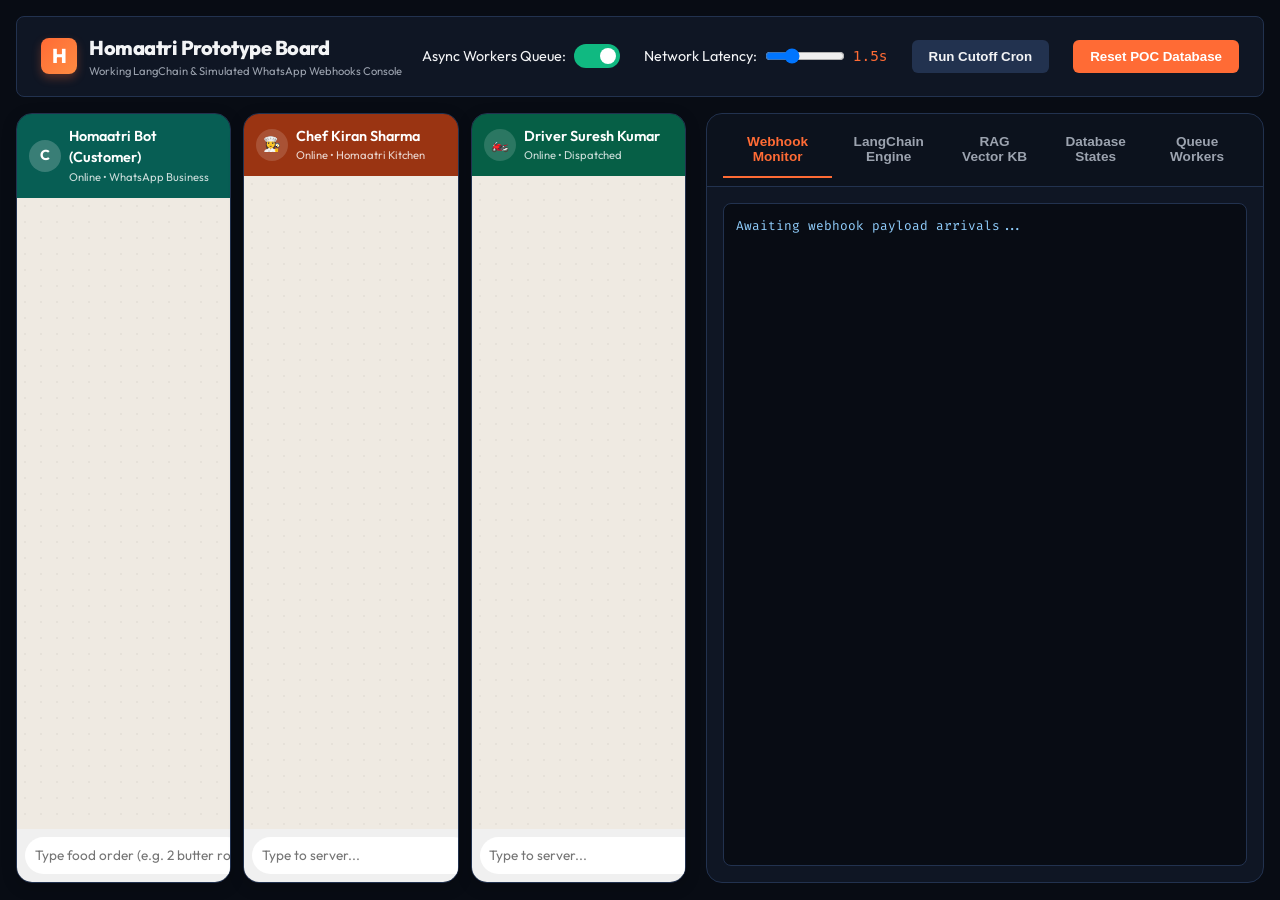
==== templates/index.html @ 526766ba "feat: complete Homaatri POC and project documentation package" ====
<!DOCTYPE html>
<html lang="en">
<head>
  <meta charset="UTF-8">
  <meta name="viewport" content="width=device-width, initial-scale=1.0">
  <title>Homaatri Working POC & Telemetry Console</title>
  <link rel="preconnect" href="https://fonts.googleapis.com">
  <link rel="preconnect" href="https://fonts.gstatic.com" crossorigin>
  <link href="https://fonts.googleapis.com/css2?family=Outfit:wght@400;500;600;700;800&family=Inter:wght@400;500;600;700&family=Fira+Code:wght@400;500;600&display=swap" rel="stylesheet">
  <style>
    :root {
      --bg-primary: #080c14;
      --bg-secondary: #0f1624;
      --bg-tertiary: #172237;
      --border-color: #22324f;
      --text-primary: #f3f4f6;
      --text-secondary: #9ca3af;
      --text-muted: #6b7280;
      
      --accent: #ff6b35;
      --accent-glow: rgba(255, 107, 53, 0.15);
      
      --wa-bg: #e5ddd5;
      --wa-header: #075e54;
      --wa-chat-bg: #efeae2;
      --wa-bubble-in: #ffffff;
      --wa-bubble-out: #d9fdd3;
      
      --success: #10b981;
      --error: #ef4444;
      --warning: #f59e0b;
      --info: #3b82f6;
    }
    
    * {
      box-sizing: border-box;
      margin: 0;
      padding: 0;
    }
    
    body {
      font-family: 'Outfit', 'Inter', sans-serif;
      background-color: var(--bg-primary);
      color: var(--text-primary);
      line-height: 1.5;
      overflow-x: hidden;
      padding: 1rem;
    }
    
    header {
      background-color: var(--bg-secondary);
      border: 1px solid var(--border-color);
      border-radius: 8px;
      padding: 1rem 1.5rem;
      margin-bottom: 1rem;
      display: flex;
      justify-content: space-between;
      align-items: center;
      flex-wrap: wrap;
      gap: 1rem;
    }
    
    .brand {
      display: flex;
      align-items: center;
      gap: 0.75rem;
    }
    
    .brand-logo {
      width: 36px;
      height: 36px;
      background: linear-gradient(135deg, var(--accent), #ff8c42);
      border-radius: 8px;
      display: flex;
      align-items: center;
      justify-content: center;
      color: white;
      font-weight: 800;
      font-size: 1.25rem;
      box-shadow: 0 4px 10px rgba(255, 107, 53, 0.3);
    }
    
    .brand-name {
      font-size: 1.25rem;
      font-weight: 800;
      letter-spacing: -0.025em;
    }
    
    /* Config Panel */
    .controls {
      display: flex;
      align-items: center;
      gap: 1.5rem;
      flex-wrap: wrap;
    }
    
    .control-group {
      display: flex;
      align-items: center;
      gap: 0.5rem;
      font-size: 0.9rem;
    }
    
    .btn {
      padding: 0.5rem 1rem;
      background-color: var(--border-color);
      color: var(--text-primary);
      border: 1px solid transparent;
      border-radius: 6px;
      cursor: pointer;
      font-weight: 600;
      transition: all 0.2s;
    }
    
    .btn-accent {
      background-color: var(--accent);
      color: white;
    }
    
    .btn-accent:hover {
      background-color: #ff8c42;
    }
    
    .btn:hover {
      border-color: var(--text-secondary);
    }
    
    /* Switch */
    .switch {
      position: relative;
      display: inline-block;
      width: 46px;
      height: 24px;
    }
    
    .switch input { 
      opacity: 0;
      width: 0;
      height: 0;
    }
    
    .slider {
      position: absolute;
      cursor: pointer;
      top: 0; left: 0; right: 0; bottom: 0;
      background-color: var(--border-color);
      transition: .4s;
      border-radius: 24px;
    }
    
    .slider:before {
      position: absolute;
      content: "";
      height: 16px;
      width: 16px;
      left: 4px;
      bottom: 4px;
      background-color: white;
      transition: .4s;
      border-radius: 50%;
    }
    
    input:checked + .slider {
      background-color: var(--success);
    }
    
    input:checked + .slider:before {
      transform: translateX(22px);
    }
    
    /* Main Layout Grid */
    .main-grid {
      display: grid;
      grid-template-columns: 1.2fr 1fr;
      gap: 1.25rem;
      height: calc(100vh - 130px);
      min-height: 700px;
    }
    
    @media (max-width: 1200px) {
      .main-grid {
        grid-template-columns: 1fr;
        height: auto;
      }
    }
    
    /* Phones Container */
    .phones-panel {
      display: grid;
      grid-template-columns: repeat(3, 1fr);
      gap: 0.75rem;
      height: 100%;
    }
    
    @media (max-width: 768px) {
      .phones-panel {
        grid-template-columns: 1fr;
      }
    }
    
    /* WhatsApp Phone Simulation */
    .mock-phone {
      background-color: var(--bg-secondary);
      border: 1px solid var(--border-color);
      border-radius: 16px;
      overflow: hidden;
      display: flex;
      flex-direction: column;
      height: 100%;
      box-shadow: 0 4px 15px rgba(0,0,0,0.2);
    }
    
    .phone-header {
      background-color: var(--wa-header);
      padding: 0.75rem;
      color: white;
      display: flex;
      align-items: center;
      gap: 0.5rem;
    }
    
    .phone-avatar {
      width: 32px;
      height: 32px;
      background-color: rgba(255,255,255,0.2);
      border-radius: 50%;
      display: flex;
      align-items: center;
      justify-content: center;
      font-weight: 700;
      font-size: 0.9rem;
    }
    
    .phone-user-details {
      flex: 1;
      display: flex;
      flex-direction: column;
    }
    
    .phone-user-name {
      font-weight: 600;
      font-size: 0.9rem;
    }
    
    .phone-user-status {
      font-size: 0.7rem;
      opacity: 0.8;
    }
    
    .chat-area {
      flex: 1;
      background-color: var(--wa-chat-bg);
      background-image: radial-gradient(rgba(0,0,0,0.04) 1px, transparent 0);
      background-size: 16px 16px;
      padding: 0.75rem;
      overflow-y: auto;
      display: flex;
      flex-direction: column;
      gap: 0.6rem;
    }
    
    /* Chat Bubbles */
    .bubble {
      max-width: 85%;
      padding: 0.5rem 0.75rem;
      border-radius: 8px;
      font-size: 0.825rem;
      position: relative;
      word-wrap: break-word;
      color: #303030;
      box-shadow: 0 1px 2px rgba(0,0,0,0.1);
    }
    
    .bubble-in {
      background-color: var(--wa-bubble-in);
      align-self: flex-start;
      border-top-left-radius: 0;
    }
    
    .bubble-out {
      background-color: var(--wa-bubble-out);
      align-self: flex-end;
      border-top-right-radius: 0;
    }
    
    .bubble-time {
      font-size: 0.65rem;
      color: var(--text-muted);
      text-align: right;
      margin-top: 0.2rem;
    }
    
    .bubble a {
      color: #0066cc;
      text-decoration: underline;
      font-weight: 600;
    }
    
    /* Interactive Quick Reply Buttons on WhatsApp */
    .bubble-buttons {
      display: flex;
      flex-direction: column;
      gap: 0.25rem;
      margin-top: 0.5rem;
      border-top: 1px solid rgba(0,0,0,0.05);
      padding-top: 0.4rem;
    }
    
    .wa-action-btn {
      background-color: white;
      border: 1px solid rgba(0,0,0,0.1);
      color: #0076ff;
      padding: 0.4rem;
      font-size: 0.75rem;
      font-weight: 600;
      border-radius: 4px;
      cursor: pointer;
      text-align: center;
      transition: background-color 0.2s;
    }
    
    .wa-action-btn:hover {
      background-color: rgba(0, 118, 255, 0.05);
    }
    
    /* Input footer */
    .phone-footer {
      padding: 0.5rem;
      background-color: #f0f0f0;
      display: flex;
      gap: 0.5rem;
      align-items: center;
    }
    
    .phone-input {
      flex: 1;
      border: none;
      padding: 0.6rem;
      border-radius: 20px;
      font-family: inherit;
      font-size: 0.85rem;
      outline: none;
      background-color: white;
      color: #303030;
    }
    
    .phone-send-btn {
      width: 32px;
      height: 32px;
      border: none;
      background-color: var(--wa-header);
      color: white;
      border-radius: 50%;
      cursor: pointer;
      display: flex;
      align-items: center;
      justify-content: center;
    }
    
    /* Telemetry Board */
    .telemetry-panel {
      background-color: var(--bg-secondary);
      border: 1px solid var(--border-color);
      border-radius: 16px;
      display: flex;
      flex-direction: column;
      height: 100%;
      overflow: hidden;
    }
    
    .telemetry-header {
      border-bottom: 1px solid var(--border-color);
      padding: 0.5rem 1rem;
      display: flex;
      background-color: rgba(0, 0, 0, 0.2);
    }
    
    .tab-btn {
      padding: 0.75rem 1rem;
      background: none;
      border: none;
      color: var(--text-secondary);
      font-weight: 600;
      cursor: pointer;
      font-size: 0.85rem;
      border-bottom: 2px solid transparent;
      transition: all 0.2s;
    }
    
    .tab-btn.active {
      color: var(--accent);
      border-bottom-color: var(--accent);
    }
    
    .telemetry-content {
      flex: 1;
      padding: 1rem;
      overflow-y: auto;
    }
    
    .telemetry-pane {
      display: none;
      height: 100%;
    }
    
    .telemetry-pane.active {
      display: block;
    }
    
    /* Log Outputs */
    .code-log {
      font-family: 'Fira Code', monospace;
      font-size: 0.8rem;
      background-color: var(--bg-primary);
      border: 1px solid var(--border-color);
      border-radius: 8px;
      padding: 0.75rem;
      height: 100%;
      overflow: auto;
      white-space: pre-wrap;
      color: #92d0ff;
    }
    
    /* Database tables simulation layout */
    .db-table-section {
      margin-bottom: 1.5rem;
    }
    
    .db-title {
      font-size: 0.85rem;
      font-weight: 700;
      text-transform: uppercase;
      color: var(--accent);
      margin-bottom: 0.4rem;
      display: flex;
      justify-content: space-between;
    }
    
    .db-badge {
      font-size: 0.7rem;
      padding: 0.1rem 0.4rem;
      background-color: var(--border-color);
      color: var(--text-secondary);
      border-radius: 4px;
    }
    
    .db-grid {
      width: 100%;
      border-collapse: collapse;
      font-size: 0.775rem;
    }
    
    .db-grid th, .db-grid td {
      border: 1px solid var(--border-color);
      padding: 0.4rem 0.6rem;
      text-align: left;
    }
    
    .db-grid th {
      background-color: rgba(0, 0, 0, 0.3);
      color: var(--text-primary);
    }
    
    .db-grid tr:nth-child(even) {
      background-color: rgba(255,255,255,0.01);
    }
    
    .db-grid tr:hover {
      background-color: rgba(255,255,255,0.03);
    }
    
    .status-badge {
      padding: 0.15rem 0.3rem;
      border-radius: 4px;
      font-weight: 700;
      font-size: 0.7rem;
    }
    
    .status-pending { background-color: rgba(245, 158, 11, 0.2); color: var(--warning); }
    .status-confirmed { background-color: rgba(16, 185, 129, 0.2); color: var(--success); }
    .status-cooking { background-color: rgba(59, 130, 246, 0.2); color: var(--info); }
    .status-ready { background-color: rgba(139, 92, 246, 0.2); color: #a78bfa; }
    .status-transit { background-color: rgba(236, 72, 153, 0.2); color: #f472b6; }
    .status-completed { background-color: rgba(16, 185, 129, 0.3); color: #34d399; }
    .status-failed { background-color: rgba(239, 68, 68, 0.2); color: var(--error); }
    
    .waba-tag {
      font-size: 0.7rem;
      padding: 0.1rem 0.3rem;
      border-radius: 4px;
      font-weight: 600;
      margin-left: 0.5rem;
    }
    
    .waba-inbound { background-color: rgba(16, 185, 129, 0.15); color: var(--success); }
    .waba-outbound { background-color: rgba(59, 130, 246, 0.15); color: var(--info); }
  </style>
</head>
<body>

  <!-- Dashboard Header -->
  <header>
    <div class="brand">
      <div class="brand-logo">H</div>
      <div>
        <span class="brand-name">Homaatri Prototype Board</span>
        <div style="font-size:0.7rem; color:var(--text-secondary)">Working LangChain & Simulated WhatsApp Webhooks Console</div>
      </div>
    </div>
    
    <div class="controls">
      <div class="control-group">
        <span>Async Workers Queue:</span>
        <label class="switch">
          <input type="checkbox" id="toggle-queue" checked onchange="updateSettings()">
          <span class="slider"></span>
        </label>
      </div>
      
      <div class="control-group">
        <label for="latency-range">Network Latency:</label>
        <input type="range" id="latency-range" min="0" max="5" step="0.5" value="1.5" style="width: 80px;" onchange="updateSettings()">
        <span id="latency-val" style="color:var(--accent); font-family:monospace;">1.5s</span>
      </div>
      
      <button class="btn" onclick="triggerChefConsolidation()" title="Simulate the cutoff cron scheduling job to send aggregated cooking checks to housewife">Run Cutoff Cron</button>
      <button class="btn btn-accent" onclick="resetDatabase()">Reset POC Database</button>
    </div>
  </header>

  <!-- Interactive Grid -->
  <div class="main-grid">
    
    <!-- Left Column: WhatsApp Screens -->
    <div class="phones-panel">
      
      <!-- Phone 1: Customer -->
      <div class="mock-phone">
        <div class="phone-header">
          <div class="phone-avatar">C</div>
          <div class="phone-user-details">
            <span class="phone-user-name">Homaatri Bot (Customer)</span>
            <span class="phone-user-status">Online • WhatsApp Business</span>
          </div>
        </div>
        <div class="chat-area" id="chat-customer">
          <!-- Populated dynamically -->
        </div>
        <div class="phone-footer">
          <input type="text" id="input-customer" class="phone-input" placeholder="Type food order (e.g. 2 butter roti & dal)..." onkeydown="if(event.key==='Enter') sendMockMessage('+919876543210', 'input-customer')">
          <button class="phone-send-btn" onclick="sendMockMessage('+919876543210', 'input-customer')">➔</button>
        </div>
      </div>

      <!-- Phone 2: Chef (Housewife) -->
      <div class="mock-phone">
        <div class="phone-header" style="background-color: #9a3412;">
          <div class="phone-avatar" style="background-color:rgba(255,255,255,0.15)">👩‍🍳</div>
          <div class="phone-user-details">
            <span class="phone-user-name">Chef Kiran Sharma</span>
            <span class="phone-user-status">Online • Homaatri Kitchen</span>
          </div>
        </div>
        <div class="chat-area" id="chat-chef">
          <!-- Populated dynamically -->
        </div>
        <div class="phone-footer">
          <input type="text" id="input-chef" class="phone-input" placeholder="Type to server..." onkeydown="if(event.key==='Enter') sendMockMessage('+919999888877', 'input-chef')">
          <button class="phone-send-btn" onclick="sendMockMessage('+919999888877', 'input-chef')" style="background-color: #9a3412;">➔</button>
        </div>
      </div>

      <!-- Phone 3: Delivery Driver -->
      <div class="mock-phone">
        <div class="phone-header" style="background-color: #065f46;">
          <div class="phone-avatar" style="background-color:rgba(255,255,255,0.15)">🏍️</div>
          <div class="phone-user-details">
            <span class="phone-user-name">Driver Suresh Kumar</span>
            <span class="phone-user-status">Online • Dispatched</span>
          </div>
        </div>
        <div class="chat-area" id="chat-driver">
          <!-- Populated dynamically -->
        </div>
        <div class="phone-footer">
          <input type="text" id="input-driver" class="phone-input" placeholder="Type to server..." onkeydown="if(event.key==='Enter') sendMockMessage('+918888777766', 'input-driver')">
          <button class="phone-send-btn" onclick="sendMockMessage('+918888777766', 'input-driver')" style="background-color: #065f46;">➔</button>
        </div>
      </div>
      
    </div>
    
    <!-- Right Column: Telemetry logs -->
    <div class="telemetry-panel">
      <div class="telemetry-header">
        <button class="tab-btn active" onclick="switchTab('tab-webhooks', this)">Webhook Monitor</button>
        <button class="tab-btn" onclick="switchTab('tab-ai', this)">LangChain Engine</button>
        <button class="tab-btn" onclick="switchTab('tab-rag', this)">RAG Vector KB</button>
        <button class="tab-btn" onclick="switchTab('tab-db', this)">Database States</button>
        <button class="tab-btn" onclick="switchTab('tab-queue', this)">Queue Workers</button>
      </div>
      
      <div class="telemetry-content">
        <!-- Webhooks Tab -->
        <div class="telemetry-pane active" id="tab-webhooks">
          <div class="code-log" id="log-webhooks">Awaiting webhook payload arrivals...</div>
        </div>
        
        <!-- AI parsing Tab -->
        <div class="telemetry-pane" id="tab-ai">
          <div class="code-log" id="log-ai">No active LangChain parsing queries captured yet. Try sending an order message from the Customer WhatsApp panel.</div>
        </div>
        
        <!-- RAG Tab -->
        <div class="telemetry-pane" id="tab-rag">
          <div class="code-log" id="log-rag">Awaiting RAG lookup data... Sent messages will update the client's vector knowledge base.</div>
        </div>
        
        <!-- Database State Tab -->
        <div class="telemetry-pane" id="tab-db">
          <div style="overflow-y:auto; height:100%;">
            
            <!-- Orders DB -->
            <div class="db-table-section">
              <div class="db-title">
                <span>Orders Table (PostgreSQL)</span>
                <span class="db-badge">orders</span>
              </div>
              <table class="db-grid" id="db-orders">
                <thead>
                  <tr>
                    <th>Order ID</th>
                    <th>Customer</th>
                    <th>Items</th>
                    <th>Amount</th>
                    <th>Time</th>
                    <th>Status</th>
                  </tr>
                </thead>
                <tbody>
                  <tr><td colspan="6" style="text-align:center; color:var(--text-muted);">Table Empty</td></tr>
                </tbody>
              </table>
            </div>
            
            <!-- Deliveries DB -->
            <div class="db-table-section">
              <div class="db-title">
                <span>Deliveries Table (PostgreSQL)</span>
                <span class="db-badge">deliveries</span>
              </div>
              <table class="db-grid" id="db-deliveries">
                <thead>
                  <tr>
                    <th>Delivery ID</th>
                    <th>Order ID</th>
                    <th>Rider</th>
                    <th>Status</th>
                  </tr>
                </thead>
                <tbody>
                  <tr><td colspan="4" style="text-align:center; color:var(--text-muted);">Table Empty</td></tr>
                </tbody>
              </table>
            </div>

            <!-- Users Database Seed -->
            <div class="db-table-section">
              <div class="db-title">
                <span>Users Table (Core Identity)</span>
                <span class="db-badge">users</span>
              </div>
              <table class="db-grid" id="db-users">
                <thead>
                  <tr>
                    <th>User ID</th>
                    <th>Phone</th>
                    <th>Name</th>
                    <th>Role</th>
                  </tr>
                </thead>
                <tbody>
                  <!-- Populated dynamically -->
                </tbody>
              </table>
            </div>

            <!-- RAG Knowledge Base Database -->
            <div class="db-table-section">
              <div class="db-title">
                <span>RAG Memory Index Table (Vector Embeddings)</span>
                <span class="db-badge">knowledge_bases</span>
              </div>
              <table class="db-grid" id="db-kb">
                <thead>
                  <tr>
                    <th>Phone / Owner</th>
                    <th>Saved Memory Snippets</th>
                    <th>Dimensions</th>
                  </tr>
                </thead>
                <tbody>
                  <tr><td colspan="3" style="text-align:center; color:var(--text-muted);">Vector Index Empty. Send chat messages to build memories!</td></tr>
                </tbody>
              </table>
            </div>

          </div>
        </div>
        
        <!-- Queue Worker Logs -->
        <div class="telemetry-pane" id="tab-queue">
          <div class="code-log" id="log-queue">Awaiting queue operations...</div>
        </div>
      </div>
    </div>
    
  </div>

  <!-- Javascript Core -->
  <script>
    // State Tracking
    let activeTab = 'tab-webhooks';
    let currentConversationLogs = [];

    // Switch Panel Tabs
    function switchTab(tabId, btn) {
      document.querySelectorAll('.telemetry-pane').forEach(p => p.classList.remove('active'));
      document.querySelectorAll('.tab-btn').forEach(b => b.classList.remove('active'));
      
      document.getElementById(tabId).classList.add('active');
      btn.classList.add('active');
      activeTab = tabId;
    }

    // Refresh state from server
    function fetchState() {
      fetch('/api/state')
        .then(res => res.json())
        .then(state => {
          updateWhatsAppScreens(state);
          updateTelemetryLogs(state);
          updateDatabaseView(state);
        })
        .catch(err => console.error("Error polling state:", err));
    }

    function updateWhatsAppScreens(state) {
      // 1. Customer
      renderConversation(
        document.getElementById('chat-customer'), 
        state.webhook_logs, 
        '+919876543210',
        'Customer'
      );
      
      // 2. Chef
      renderConversation(
        document.getElementById('chat-chef'), 
        state.webhook_logs, 
        '+919999888877',
        'Chef'
      );
      
      // 3. Driver
      renderConversation(
        document.getElementById('chat-driver'), 
        state.webhook_logs, 
        '+918888777766',
        'Driver'
      );
    }

    function renderConversation(element, logs, phone, label) {
      // Filter logs for this specific phone
      const conversationLogs = logs.filter(l => l.from === phone || l.to === phone);
      
      // Detect if we need to scroll to bottom (new message check)
      const shouldScroll = element.scrollHeight - element.scrollTop <= element.clientHeight + 40;
      
      // Render
      let html = '';
      
      // Add default welcome message
      if (label === 'Customer') {
        html += `
          <div class="bubble bubble-in">
            <strong>Homaatri Kitchens</strong>
            <p>Welcome! Order natural healthy food directly through chat! Today's specials are <strong>Butter Roti, Paneer Butter Masala, Dal Fry,</strong> and <strong>Jeera Rice</strong>.</p>
            <p>Type your request (e.g. <em>"Give me 2 butter rotis and 1 paneer curry by 8 PM"</em>).</p>
            <div class="bubble-time">System</div>
          </div>
        `;
      } else if (label === 'Chef') {
        html += `
          <div class="bubble bubble-in">
            <strong>System Alerts</strong>
            <p>Ready for shifts. Confirm orders here. Consolidated lists are sent at ordering cutoff times.</p>
            <div class="bubble-time">System</div>
          </div>
        `;
      } else if (label === 'Driver') {
        html += `
          <div class="bubble bubble-in">
            <strong>Dispatch Center</strong>
            <p>Active shifts status. Pickup assignments and routes will show up here.</p>
            <div class="bubble-time">System</div>
          </div>
        `;
      }
      
      conversationLogs.forEach(log => {
        const isOutbound = log.direction.includes('OUTBOUND'); // Server -> User (WhatsApp message delivered to phone)
        const bubbleClass = isOutbound ? 'bubble-in' : 'bubble-out';
        
        let textContent = log.content;
        
        // Make links clickable
        textContent = textContent.replace(/(https?:\/\/[^\s]+)/g, '<a href="$1" target="_blank">$1</a>');
        textContent = textContent.replace(/\n/g, '<br>');
        
        // Parse custom interactive actions if present
        let buttonsHtml = '';
        if (isOutbound && label === 'Chef' && textContent.includes('New Order Received!')) {
          buttonsHtml = `
            <div class="bubble-buttons">
              <button class="wa-action-btn" onclick="chefAction('start')">Cooking Started</button>
              <button class="wa-action-btn" onclick="chefAction('ready')">Ready for Pickup</button>
            </div>
          `;
        } else if (isOutbound && label === 'Chef' && textContent.includes('⚠️ CHANGE REQUEST')) {
          buttonsHtml = `
            <div class="bubble-buttons">
              <button class="wa-action-btn" onclick="chefChangeResponse('accept')" style="background-color:#10b981; color:white; border:none; margin-bottom:4px; font-weight:700;">Accept Food Change</button>
              <button class="wa-action-btn" onclick="chefChangeResponse('reject')" style="background-color:#ef4444; color:white; border:none; font-weight:700;">Reject (Too Late)</button>
            </div>
          `;
        } else if (isOutbound && label === 'Driver' && textContent.includes('New Delivery Assigned!')) {
          buttonsHtml = `
            <div class="bubble-buttons">
              <button class="wa-action-btn" onclick="driverAction('pickup')">Accept & Picked Up</button>
              <button class="wa-action-btn" onclick="driverAction('deliver')">Mark Delivered</button>
            </div>
          `;
        } else if (isOutbound && label === 'Driver' && textContent.includes('⚠️ DELIVERY CHANGE')) {
          let btnText = "Accept Route Change";
          if (textContent.includes("delivery time")) {
            btnText = "Accept Time Change";
          } else if (textContent.includes("coordinates")) {
            btnText = "Accept Coordinates Change";
          }
          buttonsHtml = `
            <div class="bubble-buttons">
              <button class="wa-action-btn" onclick="driverChangeResponse('accept')" style="background-color:#10b981; color:white; border:none; margin-bottom:4px; font-weight:700;">${btnText}</button>
              <button class="wa-action-btn" onclick="driverChangeResponse('reject')" style="background-color:#ef4444; color:white; border:none; font-weight:700;">Reject Change</button>
            </div>
          `;
        }
        
        html += `
          <div class="bubble ${bubbleClass}">
            <p>${textContent}</p>
            ${buttonsHtml}
            <div class="bubble-time">${log.timestamp.split('T')[1].substring(0,5)}</div>
          </div>
        `;
      });
      
      element.innerHTML = html;
      if (shouldScroll) {
        element.scrollTop = element.scrollHeight;
      }
    }

    function updateTelemetryLogs(state) {
      // 1. Webhooks Monitor
      const webhookLogEl = document.getElementById('log-webhooks');
      if (state.webhook_logs.length === 0) {
        webhookLogEl.innerHTML = "Awaiting webhook arrivals...";
      } else {
        let text = '';
        state.webhook_logs.slice().reverse().forEach(log => {
          const typeTag = log.direction.includes('INBOUND') ? 'INBOUND' : 'OUTBOUND';
          const tagClass = log.direction.includes('INBOUND') ? 'waba-inbound' : 'waba-outbound';
          
          text += `[${log.timestamp}] <span class="waba-tag ${tagClass}">${typeTag}</span> Phone: ${log.from || log.to} (${log.role})\n`;
          text += `Content: "${log.content}"\n`;
          if (log.headers) {
            text += `HTTP Headers:\n`;
            text += `  X-Hub-Signature-256: ${log.headers['x-hub-signature-256'] || 'None (SIMULATED_HANDSHAKE)'}\n`;
            text += `  User-Agent: ${log.headers['user-agent'] || 'Meta-WhatsApp-Server'}\n`;
          }
          text += `Status: ${log.status || 'PROCESSED'}\n`;
          text += `--------------------------------------------------------------------------------\n\n`;
        });
        webhookLogEl.innerHTML = text;
      }

      // 2. AI LangChain Engine Parser
      const aiLogEl = document.getElementById('log-ai');
      if (state.llm_logs.length === 0) {
        aiLogEl.innerHTML = "No active LangChain parsing queries captured yet. Try sending an order message from the Customer WhatsApp panel.";
      } else {
        let text = '';
        state.llm_logs.slice().reverse().forEach(log => {
          text += `[${log.timestamp}] Call Status: ${log.status} (Model: ${log.model_used})\n`;
          text += `Latency: ${log.latency.toFixed(3)}s\n\n`;
          text += `--- PROMPT SENT TO HUGGING FACE ---\n${log.prompt}\n\n`;
          text += `--- PARSED OUTPUT JSON ---\n${log.response}\n`;
          text += `================================================================================\n\n`;
        });
        aiLogEl.innerHTML = text;
      }

      // RAG Vector KB monitor rendering
      const ragLogEl = document.getElementById('log-rag');
      if (!state.rag_logs || state.rag_logs.length === 0) {
        ragLogEl.innerHTML = "Awaiting RAG lookup data... Sent messages will update the client's vector knowledge base.";
      } else {
        let text = '';
        state.rag_logs.slice().reverse().forEach(log => {
          text += `[${log.timestamp}] RAG Context Search for ${log.phone}\n`;
          text += `Query: "${log.query}"\n`;
          text += `Query Vector Embeddings Preview (MiniLM L6): [${log.vector_preview.join(', ')}]\n\n`;
          text += `--- TOP MATCHES RETRIEVED (COSINE SIMILARITY MATRIX) ---\n`;
          log.matches.forEach((match, idx) => {
            text += `  #${idx + 1} [Score: ${match.similarity.toFixed(4)}] [Time: ${match.timestamp}]\n`;
            text += `     Message: "${match.text}"\n`;
          });
          text += `================================================================================\n\n`;
        });
        ragLogEl.innerHTML = text;
      }

      // 3. Queue Workers logs
      const queueLogEl = document.getElementById('log-queue');
      if (state.queue_logs.length === 0) {
        queueLogEl.innerHTML = "Awaiting queue operations...";
      } else {
        let text = '';
        state.queue_logs.slice().reverse().forEach(log => {
          text += `[${log.timestamp}] ${log.message}\n`;
        });
        queueLogEl.innerHTML = text;
      }
    }

    function updateDatabaseView(state) {
      // 1. Orders table
      const ordersBody = document.querySelector('#db-orders tbody');
      if (state.orders.length === 0) {
        ordersBody.innerHTML = `<tr><td colspan="6" style="text-align:center; color:var(--text-muted);">Table Empty</td></tr>`;
      } else {
        ordersBody.innerHTML = state.orders.map(o => {
          const itemsStr = o.items.map(i => `${i.qty}x ${i.item}`).join(', ');
          const statusClass = 'status-' + o.status.toLowerCase().replace('_for_', '').replace('_', '');
          return `
            <tr>
              <td><strong>${o.id}</strong></td>
              <td>${o.customer_phone}</td>
              <td>${itemsStr}</td>
              <td>₹${o.amount}</td>
              <td>${o.delivery_time}</td>
              <td><span class="status-badge ${statusClass}">${o.status}</span></td>
            </tr>
          `;
        }).join('');
      }

      // 2. Deliveries table
      const deliveriesBody = document.querySelector('#db-deliveries tbody');
      if (state.deliveries.length === 0) {
        deliveriesBody.innerHTML = `<tr><td colspan="4" style="text-align:center; color:var(--text-muted);">Table Empty</td></tr>`;
      } else {
        deliveriesBody.innerHTML = state.deliveries.map(d => {
          const statusClass = 'status-' + d.status.toLowerCase().replace('_', '');
          return `
            <tr>
              <td><strong>${d.id}</strong></td>
              <td>${d.order_id}</td>
              <td>${d.driver_id}</td>
              <td><span class="status-badge ${statusClass}">${d.status}</span></td>
            </tr>
          `;
        }).join('');
      }

      // 3. Users Table
      const usersBody = document.querySelector('#db-users tbody');
      usersBody.innerHTML = state.users.map(u => `
        <tr>
          <td>${u.id}</td>
          <td>${u.phone}</td>
          <td>${u.name}</td>
          <td><span style="font-weight:700; color:var(--accent);">${u.role}</span></td>
        </tr>
      `).join('');

      // 4. Knowledge Base Table
      const kbBody = document.querySelector('#db-kb tbody');
      if (!state.knowledge_bases || Object.keys(state.knowledge_bases).length === 0) {
        kbBody.innerHTML = `<tr><td colspan="3" style="text-align:center; color:var(--text-muted);">Vector Index Empty. Send chat messages to build memories!</td></tr>`;
      } else {
        let html = '';
        Object.entries(state.knowledge_bases).forEach(([phone, list]) => {
          const user = state.users.find(u => u.phone === phone);
          const name = user ? `${user.name} (${user.role})` : phone;
          const snippets = list.map(item => `• "${item.text}"`).join('<br>');
          html += `
            <tr>
              <td><strong>${name}</strong></td>
              <td style="font-size: 0.85rem; color: var(--text-secondary); max-width: 400px; word-wrap: break-word;">${snippets}</td>
              <td><span class="status-badge status-preparing" style="background-color: #3b82f6;">384 dimensions</span></td>
            </tr>
          `;
        });
        kbBody.innerHTML = html;
      }
    }

    // Interactive Actions
    function sendMockMessage(phone, inputId) {
      const input = document.getElementById(inputId);
      const text = input.value.trim();
      if (!text) return;
      
      input.value = '';
      
      // Simulate WhatsApp HTTP Hook Request
      fetch('/webhook/whatsapp', {
        method: 'POST',
        headers: {
          'Content-Type': 'application/json',
          'X-Hub-Signature-256': 'sha256=MOCK_ENCRYPTED_SIGNATURE_VERIFIED_HOMAATRI_2026'
        },
        body: JSON.stringify({
          phone: phone,
          message: text
        })
      })
      .then(res => {
        if (!res.ok) {
          // Webhook timeout warning
          return res.json().then(err => {
            alert(`WhatsApp Webhook Warning:\n${err.detail}`);
          });
        }
      })
      .catch(err => console.error("Error executing mock hook:", err));
    }

    function chefAction(action) {
      fetch('/api/driver/action', { method: 'POST' }) // Flush check
      fetch('/api/chef/action', {
        method: 'POST',
        headers: { 'Content-Type': 'application/json' },
        body: JSON.stringify({ action: action })
      });
    }

    function driverAction(action) {
      fetch('/api/driver/action', {
        method: 'POST',
        headers: { 'Content-Type': 'application/json' },
        body: JSON.stringify({ action: action })
      });
    }

    function chefChangeResponse(action) {
      fetch('/api/chef/change-response', {
        method: 'POST',
        headers: { 'Content-Type': 'application/json' },
        body: JSON.stringify({ action: action })
      });
    }

    function driverChangeResponse(action) {
      fetch('/api/driver/change-response', {
        method: 'POST',
        headers: { 'Content-Type': 'application/json' },
        body: JSON.stringify({ action: action })
      });
    }

    function triggerChefConsolidation() {
      fetch('/api/chef/consolidate', { method: 'POST' })
        .then(res => res.json())
        .then(data => {
          if (data.status === 'error') {
            alert(data.message);
          }
        });
    }

    function resetDatabase() {
      if (confirm("Are you sure you want to reset all order lists and logs?")) {
        fetch('/api/reset', { method: 'POST' })
          .then(() => fetchState());
      }
    }

    function updateSettings() {
      const queueVal = document.getElementById('toggle-queue').checked;
      const latencyRange = document.getElementById('latency-range');
      const latencyVal = document.getElementById('latency-val');
      
      const latency = parseFloat(latencyRange.value);
      latencyVal.textContent = latency.toFixed(1) + 's';

      fetch('/api/settings', {
        method: 'POST',
        headers: { 'Content-Type': 'application/json' },
        body: JSON.stringify({
          queue_enabled: queueVal,
          simulate_latency: latency
        })
      });
    }

    // Settings sync on load
    function loadSettings() {
      fetch('/api/state')
        .then(res => res.json())
        .then(state => {
          document.getElementById('toggle-queue').checked = state.settings.queue_enabled;
          document.getElementById('latency-range').value = state.settings.simulate_latency;
          document.getElementById('latency-val').textContent = state.settings.simulate_latency.toFixed(1) + 's';
        });
    }

    // Startup Poll Loop
    loadSettings();
    setInterval(fetchState, 1000);
    fetchState();
  </script>
</body>
</html>
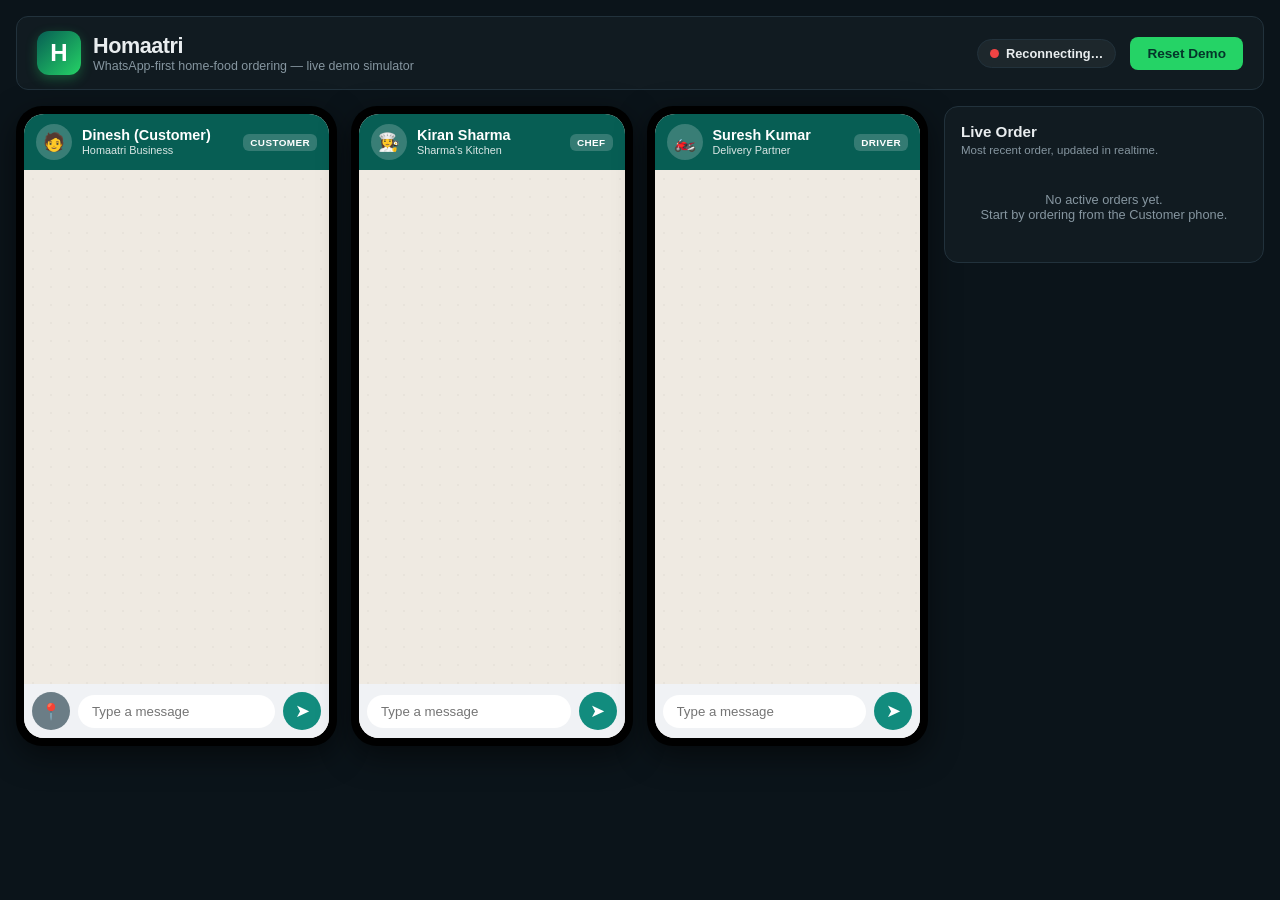
==== commit 6e5a7bf8: "Rebuild Homaatri from POC into production platform Restructure the single-file mock POC into an asyn" ====
--- a/templates/index.html
+++ b/templates/index.html
@@ -3,1135 +3,716 @@
 <head>
   <meta charset="UTF-8">
   <meta name="viewport" content="width=device-width, initial-scale=1.0">
-  <title>Homaatri Working POC & Telemetry Console</title>
-  <link rel="preconnect" href="https://fonts.googleapis.com">
-  <link rel="preconnect" href="https://fonts.gstatic.com" crossorigin>
-  <link href="https://fonts.googleapis.com/css2?family=Outfit:wght@400;500;600;700;800&family=Inter:wght@400;500;600;700&family=Fira+Code:wght@400;500;600&display=swap" rel="stylesheet">
+  <title>Homaatri — WhatsApp Food Ordering Demo</title>
   <style>
+    /* ============================================================
+       Homaatri demo simulator — self-contained, zero external deps.
+       Three WhatsApp phones talking to the Homaatri business number.
+       Realtime via SSE (/api/stream). WhatsApp-like aesthetic.
+       ============================================================ */
     :root {
-      --bg-primary: #080c14;
-      --bg-secondary: #0f1624;
-      --bg-tertiary: #172237;
-      --border-color: #22324f;
-      --text-primary: #f3f4f6;
-      --text-secondary: #9ca3af;
-      --text-muted: #6b7280;
-      
-      --accent: #ff6b35;
-      --accent-glow: rgba(255, 107, 53, 0.15);
-      
-      --wa-bg: #e5ddd5;
-      --wa-header: #075e54;
-      --wa-chat-bg: #efeae2;
-      --wa-bubble-in: #ffffff;
-      --wa-bubble-out: #d9fdd3;
-      
-      --success: #10b981;
-      --error: #ef4444;
-      --warning: #f59e0b;
-      --info: #3b82f6;
-    }
-    
-    * {
-      box-sizing: border-box;
-      margin: 0;
-      padding: 0;
-    }
-    
+      --wa-green-dark: #075E54;   /* header / brand green */
+      --wa-green-teal: #128C7E;
+      --wa-green-light: #25D366;  /* bright accent */
+      --wa-chat-bg: #efeae2;      /* chat wallpaper base */
+      --wa-bubble-in: #ffffff;    /* incoming (business -> phone) */
+      --wa-bubble-out: #d9fdd3;   /* outgoing (phone -> business) */
+      --page-bg: #0b141a;
+      --panel-bg: #111b21;
+      --panel-border: #22323c;
+      --text-light: #e9edef;
+      --text-dim: #8696a0;
+      --link: #027eb5;
+      --tick-blue: #53bdeb;
+    }
+
+    * { box-sizing: border-box; margin: 0; padding: 0; }
+
     body {
-      font-family: 'Outfit', 'Inter', sans-serif;
-      background-color: var(--bg-primary);
-      color: var(--text-primary);
-      line-height: 1.5;
-      overflow-x: hidden;
-      padding: 1rem;
-    }
-    
+      font-family: -apple-system, BlinkMacSystemFont, "Segoe UI", Roboto, Helvetica, Arial, sans-serif;
+      background: var(--page-bg);
+      color: var(--text-light);
+      min-height: 100vh;
+      padding: 16px;
+    }
+
+    /* ---------- Top header bar ---------- */
     header {
-      background-color: var(--bg-secondary);
-      border: 1px solid var(--border-color);
-      border-radius: 8px;
-      padding: 1rem 1.5rem;
-      margin-bottom: 1rem;
-      display: flex;
-      justify-content: space-between;
-      align-items: center;
-      flex-wrap: wrap;
-      gap: 1rem;
-    }
-    
-    .brand {
+      background: var(--panel-bg);
+      border: 1px solid var(--panel-border);
+      border-radius: 12px;
+      padding: 14px 20px;
+      margin-bottom: 16px;
       display: flex;
       align-items: center;
-      gap: 0.75rem;
-    }
-    
+      gap: 16px;
+      flex-wrap: wrap;
+    }
+    .brand { display: flex; align-items: center; gap: 12px; flex: 1; min-width: 220px; }
     .brand-logo {
-      width: 36px;
-      height: 36px;
-      background: linear-gradient(135deg, var(--accent), #ff8c42);
-      border-radius: 8px;
-      display: flex;
-      align-items: center;
-      justify-content: center;
-      color: white;
-      font-weight: 800;
-      font-size: 1.25rem;
-      box-shadow: 0 4px 10px rgba(255, 107, 53, 0.3);
-    }
-    
-    .brand-name {
-      font-size: 1.25rem;
-      font-weight: 800;
-      letter-spacing: -0.025em;
-    }
-    
-    /* Config Panel */
-    .controls {
-      display: flex;
-      align-items: center;
-      gap: 1.5rem;
-      flex-wrap: wrap;
-    }
-    
-    .control-group {
-      display: flex;
-      align-items: center;
-      gap: 0.5rem;
-      font-size: 0.9rem;
-    }
-    
+      width: 44px; height: 44px; flex-shrink: 0;
+      background: linear-gradient(135deg, var(--wa-green-dark), var(--wa-green-light));
+      border-radius: 12px;
+      display: flex; align-items: center; justify-content: center;
+      font-weight: 800; font-size: 1.5rem; color: #fff;
+      box-shadow: 0 4px 12px rgba(37, 211, 102, 0.3);
+    }
+    .brand-title { font-size: 1.35rem; font-weight: 800; letter-spacing: -0.02em; }
+    .brand-sub { font-size: 0.78rem; color: var(--text-dim); }
+
+    .header-controls { display: flex; align-items: center; gap: 14px; flex-wrap: wrap; }
+
+    /* connection status pill */
+    .status-pill {
+      display: inline-flex; align-items: center; gap: 7px;
+      font-size: 0.8rem; font-weight: 600;
+      padding: 6px 12px; border-radius: 999px;
+      background: rgba(255,255,255,0.05);
+      border: 1px solid var(--panel-border);
+    }
+    .status-dot { width: 9px; height: 9px; border-radius: 50%; background: #f0b429; transition: background .3s; }
+    .status-pill.connected .status-dot { background: var(--wa-green-light); box-shadow: 0 0 8px var(--wa-green-light); }
+    .status-pill.disconnected .status-dot { background: #ef4444; }
+
     .btn {
-      padding: 0.5rem 1rem;
-      background-color: var(--border-color);
-      color: var(--text-primary);
-      border: 1px solid transparent;
-      border-radius: 6px;
-      cursor: pointer;
-      font-weight: 600;
-      transition: all 0.2s;
-    }
-    
-    .btn-accent {
-      background-color: var(--accent);
-      color: white;
-    }
-    
-    .btn-accent:hover {
-      background-color: #ff8c42;
-    }
-    
-    .btn:hover {
-      border-color: var(--text-secondary);
-    }
-    
-    /* Switch */
-    .switch {
-      position: relative;
-      display: inline-block;
-      width: 46px;
-      height: 24px;
-    }
-    
-    .switch input { 
-      opacity: 0;
-      width: 0;
-      height: 0;
-    }
-    
-    .slider {
-      position: absolute;
-      cursor: pointer;
-      top: 0; left: 0; right: 0; bottom: 0;
-      background-color: var(--border-color);
-      transition: .4s;
-      border-radius: 24px;
-    }
-    
-    .slider:before {
-      position: absolute;
-      content: "";
-      height: 16px;
-      width: 16px;
-      left: 4px;
-      bottom: 4px;
-      background-color: white;
-      transition: .4s;
-      border-radius: 50%;
-    }
-    
-    input:checked + .slider {
-      background-color: var(--success);
-    }
-    
-    input:checked + .slider:before {
-      transform: translateX(22px);
-    }
-    
-    /* Main Layout Grid */
-    .main-grid {
+      font-family: inherit; font-weight: 600; font-size: 0.85rem;
+      padding: 8px 16px; border-radius: 8px; cursor: pointer;
+      border: 1px solid transparent; transition: all .15s;
+    }
+    .btn-reset { background: var(--wa-green-light); color: #04352a; }
+    .btn-reset:hover { background: #1fce5c; }
+    .btn-ghost { background: transparent; color: var(--text-light); border-color: var(--panel-border); }
+    .btn-ghost:hover { background: rgba(255,255,255,0.06); }
+
+    /* ---------- Main layout ---------- */
+    .layout {
       display: grid;
-      grid-template-columns: 1.2fr 1fr;
-      gap: 1.25rem;
-      height: calc(100vh - 130px);
-      min-height: 700px;
-    }
-    
-    @media (max-width: 1200px) {
-      .main-grid {
-        grid-template-columns: 1fr;
-        height: auto;
-      }
-    }
-    
-    /* Phones Container */
-    .phones-panel {
+      grid-template-columns: 1fr 320px;
+      gap: 16px;
+      align-items: start;
+    }
+    @media (max-width: 1100px) { .layout { grid-template-columns: 1fr; } }
+
+    .phones {
       display: grid;
       grid-template-columns: repeat(3, 1fr);
-      gap: 0.75rem;
-      height: 100%;
-    }
-    
-    @media (max-width: 768px) {
-      .phones-panel {
-        grid-template-columns: 1fr;
-      }
-    }
-    
-    /* WhatsApp Phone Simulation */
-    .mock-phone {
-      background-color: var(--bg-secondary);
-      border: 1px solid var(--border-color);
-      border-radius: 16px;
+      gap: 14px;
+    }
+    @media (max-width: 900px) { .phones { grid-template-columns: 1fr; } }
+
+    /* ---------- Phone frame ---------- */
+    .phone {
+      background: #000;
+      border-radius: 26px;
+      padding: 8px;
+      box-shadow: 0 10px 30px rgba(0,0,0,0.5);
+      display: flex; flex-direction: column;
+      height: 640px;
+    }
+    .phone-screen {
+      background: var(--wa-chat-bg);
+      border-radius: 20px;
       overflow: hidden;
-      display: flex;
-      flex-direction: column;
-      height: 100%;
-      box-shadow: 0 4px 15px rgba(0,0,0,0.2);
-    }
-    
-    .phone-header {
-      background-color: var(--wa-header);
-      padding: 0.75rem;
-      color: white;
-      display: flex;
-      align-items: center;
-      gap: 0.5rem;
-    }
-    
-    .phone-avatar {
-      width: 32px;
-      height: 32px;
-      background-color: rgba(255,255,255,0.2);
-      border-radius: 50%;
-      display: flex;
-      align-items: center;
-      justify-content: center;
-      font-weight: 700;
-      font-size: 0.9rem;
-    }
-    
-    .phone-user-details {
+      display: flex; flex-direction: column;
       flex: 1;
-      display: flex;
-      flex-direction: column;
-    }
-    
-    .phone-user-name {
-      font-weight: 600;
-      font-size: 0.9rem;
-    }
-    
-    .phone-user-status {
-      font-size: 0.7rem;
-      opacity: 0.8;
-    }
-    
-    .chat-area {
-      flex: 1;
-      background-color: var(--wa-chat-bg);
-      background-image: radial-gradient(rgba(0,0,0,0.04) 1px, transparent 0);
-      background-size: 16px 16px;
-      padding: 0.75rem;
-      overflow-y: auto;
-      display: flex;
-      flex-direction: column;
-      gap: 0.6rem;
-    }
-    
-    /* Chat Bubbles */
+    }
+    .phone-topbar {
+      background: var(--wa-green-dark);
+      color: #fff;
+      padding: 10px 12px;
+      display: flex; align-items: center; gap: 10px;
+      flex-shrink: 0;
+    }
+    .avatar {
+      width: 36px; height: 36px; border-radius: 50%;
+      background: rgba(255,255,255,0.2);
+      display: flex; align-items: center; justify-content: center;
+      font-size: 1.1rem; flex-shrink: 0;
+    }
+    .peer-name { font-weight: 600; font-size: 0.9rem; line-height: 1.1; }
+    .peer-sub { font-size: 0.68rem; opacity: 0.85; }
+    .peer-role-tag {
+      margin-left: auto; font-size: 0.62rem; font-weight: 700;
+      padding: 3px 7px; border-radius: 6px;
+      background: rgba(255,255,255,0.18); text-transform: uppercase; letter-spacing: .04em;
+    }
+
+    /* chat scroll area */
+    .chat {
+      flex: 1; overflow-y: auto;
+      padding: 12px 10px;
+      display: flex; flex-direction: column; gap: 6px;
+      /* subtle WhatsApp doodle-ish texture using layered gradients (no external image) */
+      background-image:
+        radial-gradient(rgba(0,0,0,0.03) 1px, transparent 1px);
+      background-size: 18px 18px;
+    }
+    .chat::-webkit-scrollbar { width: 6px; }
+    .chat::-webkit-scrollbar-thumb { background: rgba(0,0,0,0.2); border-radius: 3px; }
+
+    .day-sep {
+      align-self: center;
+      background: #d6e4ce; color: #4a5a4a;
+      font-size: 0.68rem; font-weight: 600;
+      padding: 4px 10px; border-radius: 8px; margin: 4px 0;
+    }
+
+    /* bubbles */
     .bubble {
-      max-width: 85%;
-      padding: 0.5rem 0.75rem;
+      max-width: 82%;
+      padding: 6px 9px 4px;
       border-radius: 8px;
-      font-size: 0.825rem;
+      font-size: 0.82rem; line-height: 1.35;
+      color: #111b21;
       position: relative;
-      word-wrap: break-word;
-      color: #303030;
-      box-shadow: 0 1px 2px rgba(0,0,0,0.1);
-    }
-    
-    .bubble-in {
-      background-color: var(--wa-bubble-in);
-      align-self: flex-start;
-      border-top-left-radius: 0;
-    }
-    
-    .bubble-out {
-      background-color: var(--wa-bubble-out);
-      align-self: flex-end;
-      border-top-right-radius: 0;
-    }
-    
-    .bubble-time {
-      font-size: 0.65rem;
-      color: var(--text-muted);
-      text-align: right;
-      margin-top: 0.2rem;
-    }
-    
-    .bubble a {
-      color: #0066cc;
-      text-decoration: underline;
-      font-weight: 600;
-    }
-    
-    /* Interactive Quick Reply Buttons on WhatsApp */
-    .bubble-buttons {
-      display: flex;
-      flex-direction: column;
-      gap: 0.25rem;
-      margin-top: 0.5rem;
-      border-top: 1px solid rgba(0,0,0,0.05);
-      padding-top: 0.4rem;
-    }
-    
-    .wa-action-btn {
-      background-color: white;
-      border: 1px solid rgba(0,0,0,0.1);
-      color: #0076ff;
-      padding: 0.4rem;
-      font-size: 0.75rem;
-      font-weight: 600;
-      border-radius: 4px;
-      cursor: pointer;
-      text-align: center;
-      transition: background-color 0.2s;
-    }
-    
-    .wa-action-btn:hover {
-      background-color: rgba(0, 118, 255, 0.05);
-    }
-    
-    /* Input footer */
-    .phone-footer {
-      padding: 0.5rem;
-      background-color: #f0f0f0;
-      display: flex;
-      gap: 0.5rem;
-      align-items: center;
-    }
-    
-    .phone-input {
-      flex: 1;
-      border: none;
-      padding: 0.6rem;
-      border-radius: 20px;
-      font-family: inherit;
-      font-size: 0.85rem;
-      outline: none;
-      background-color: white;
-      color: #303030;
-    }
-    
-    .phone-send-btn {
-      width: 32px;
-      height: 32px;
-      border: none;
-      background-color: var(--wa-header);
-      color: white;
-      border-radius: 50%;
-      cursor: pointer;
-      display: flex;
-      align-items: center;
-      justify-content: center;
-    }
-    
-    /* Telemetry Board */
-    .telemetry-panel {
-      background-color: var(--bg-secondary);
-      border: 1px solid var(--border-color);
-      border-radius: 16px;
-      display: flex;
-      flex-direction: column;
-      height: 100%;
-      overflow: hidden;
-    }
-    
-    .telemetry-header {
-      border-bottom: 1px solid var(--border-color);
-      padding: 0.5rem 1rem;
-      display: flex;
-      background-color: rgba(0, 0, 0, 0.2);
-    }
-    
-    .tab-btn {
-      padding: 0.75rem 1rem;
-      background: none;
-      border: none;
-      color: var(--text-secondary);
-      font-weight: 600;
-      cursor: pointer;
-      font-size: 0.85rem;
-      border-bottom: 2px solid transparent;
-      transition: all 0.2s;
-    }
-    
-    .tab-btn.active {
-      color: var(--accent);
-      border-bottom-color: var(--accent);
-    }
-    
-    .telemetry-content {
-      flex: 1;
-      padding: 1rem;
-      overflow-y: auto;
-    }
-    
-    .telemetry-pane {
-      display: none;
-      height: 100%;
-    }
-    
-    .telemetry-pane.active {
-      display: block;
-    }
-    
-    /* Log Outputs */
-    .code-log {
-      font-family: 'Fira Code', monospace;
-      font-size: 0.8rem;
-      background-color: var(--bg-primary);
-      border: 1px solid var(--border-color);
-      border-radius: 8px;
-      padding: 0.75rem;
-      height: 100%;
-      overflow: auto;
-      white-space: pre-wrap;
-      color: #92d0ff;
-    }
-    
-    /* Database tables simulation layout */
-    .db-table-section {
-      margin-bottom: 1.5rem;
-    }
-    
-    .db-title {
-      font-size: 0.85rem;
-      font-weight: 700;
-      text-transform: uppercase;
-      color: var(--accent);
-      margin-bottom: 0.4rem;
-      display: flex;
-      justify-content: space-between;
-    }
-    
-    .db-badge {
-      font-size: 0.7rem;
-      padding: 0.1rem 0.4rem;
-      background-color: var(--border-color);
-      color: var(--text-secondary);
-      border-radius: 4px;
-    }
-    
-    .db-grid {
-      width: 100%;
-      border-collapse: collapse;
-      font-size: 0.775rem;
-    }
-    
-    .db-grid th, .db-grid td {
-      border: 1px solid var(--border-color);
-      padding: 0.4rem 0.6rem;
-      text-align: left;
-    }
-    
-    .db-grid th {
-      background-color: rgba(0, 0, 0, 0.3);
-      color: var(--text-primary);
-    }
-    
-    .db-grid tr:nth-child(even) {
-      background-color: rgba(255,255,255,0.01);
-    }
-    
-    .db-grid tr:hover {
-      background-color: rgba(255,255,255,0.03);
-    }
-    
-    .status-badge {
-      padding: 0.15rem 0.3rem;
-      border-radius: 4px;
-      font-weight: 700;
-      font-size: 0.7rem;
-    }
-    
-    .status-pending { background-color: rgba(245, 158, 11, 0.2); color: var(--warning); }
-    .status-confirmed { background-color: rgba(16, 185, 129, 0.2); color: var(--success); }
-    .status-cooking { background-color: rgba(59, 130, 246, 0.2); color: var(--info); }
-    .status-ready { background-color: rgba(139, 92, 246, 0.2); color: #a78bfa; }
-    .status-transit { background-color: rgba(236, 72, 153, 0.2); color: #f472b6; }
-    .status-completed { background-color: rgba(16, 185, 129, 0.3); color: #34d399; }
-    .status-failed { background-color: rgba(239, 68, 68, 0.2); color: var(--error); }
-    
-    .waba-tag {
-      font-size: 0.7rem;
-      padding: 0.1rem 0.3rem;
-      border-radius: 4px;
-      font-weight: 600;
-      margin-left: 0.5rem;
-    }
-    
-    .waba-inbound { background-color: rgba(16, 185, 129, 0.15); color: var(--success); }
-    .waba-outbound { background-color: rgba(59, 130, 246, 0.15); color: var(--info); }
+      box-shadow: 0 1px 0.5px rgba(0,0,0,0.13);
+      word-wrap: break-word; white-space: pre-wrap;
+    }
+    .bubble.in  { background: var(--wa-bubble-in);  align-self: flex-start; border-top-left-radius: 0; }
+    .bubble.out { background: var(--wa-bubble-out); align-self: flex-end;   border-top-right-radius: 0; }
+    .bubble a { color: var(--link); text-decoration: none; font-weight: 600; }
+    .bubble a:hover { text-decoration: underline; }
+    .bubble-meta {
+      display: flex; align-items: center; justify-content: flex-end; gap: 3px;
+      font-size: 0.62rem; color: #667781; margin-top: 2px;
+    }
+    .tick { font-size: 0.7rem; color: #667781; }
+    .tick.read { color: var(--tick-blue); }
+
+    /* interactive buttons inside a bubble */
+    .wa-buttons { display: flex; flex-direction: column; gap: 5px; margin-top: 6px; }
+    .wa-btn {
+      background: #fff; color: #027eb5;
+      border: 1px solid #d5dbdd;
+      border-radius: 7px; padding: 8px;
+      font-size: 0.8rem; font-weight: 600; cursor: pointer;
+      text-align: center; font-family: inherit;
+      transition: background .15s;
+    }
+    .wa-btn:hover { background: #f0f6f9; }
+    .wa-btn:disabled { opacity: .5; cursor: default; }
+    .wa-btn .ico { margin-right: 5px; }
+
+    /* location card */
+    .loc-card {
+      margin-top: 4px; border-radius: 8px; overflow: hidden;
+      border: 1px solid #d5dbdd; background: #f5f6f6;
+    }
+    .loc-map {
+      height: 70px;
+      background: linear-gradient(135deg, #cfe8d4, #a8d5b5);
+      display: flex; align-items: center; justify-content: center;
+      font-size: 1.6rem;
+    }
+    .loc-body { padding: 6px 8px; }
+    .loc-name { font-weight: 700; font-size: 0.78rem; }
+    .loc-addr { font-size: 0.7rem; color: #667781; }
+
+    /* footer input */
+    .composer {
+      display: flex; align-items: center; gap: 8px;
+      padding: 8px; background: #f0f2f5; flex-shrink: 0;
+    }
+    .composer input {
+      flex: 1; border: none; outline: none;
+      background: #fff; border-radius: 20px;
+      padding: 9px 14px; font-size: 0.83rem; font-family: inherit; color: #111b21;
+    }
+    .icon-btn {
+      width: 38px; height: 38px; border: none; border-radius: 50%;
+      background: var(--wa-green-teal); color: #fff; cursor: pointer;
+      display: flex; align-items: center; justify-content: center;
+      font-size: 1.1rem; flex-shrink: 0;
+    }
+    .icon-btn.loc { background: #6b7d86; font-size: 1rem; }
+    .icon-btn:hover { filter: brightness(1.08); }
+
+    /* ---------- Order state panel ---------- */
+    .order-panel {
+      background: var(--panel-bg);
+      border: 1px solid var(--panel-border);
+      border-radius: 14px;
+      padding: 16px;
+      position: sticky; top: 16px;
+    }
+    .order-panel h3 { font-size: 0.95rem; margin-bottom: 4px; }
+    .order-panel .hint { font-size: 0.72rem; color: var(--text-dim); margin-bottom: 12px; }
+
+    .badge {
+      display: inline-block; font-size: 0.7rem; font-weight: 700;
+      padding: 4px 10px; border-radius: 999px; text-transform: uppercase; letter-spacing: .03em;
+    }
+    .b-PENDING          { background: rgba(240,180,41,.18); color: #f0b429; }
+    .b-AWAITING_PAYMENT { background: rgba(245,158,11,.18); color: #f59e0b; }
+    .b-CONFIRMED        { background: rgba(37,211,102,.18); color: #25d366; }
+    .b-PREPARING        { background: rgba(59,130,246,.18); color: #60a5fa; }
+    .b-READY_FOR_PICKUP { background: rgba(139,92,246,.18); color: #a78bfa; }
+    .b-OUT_FOR_DELIVERY { background: rgba(236,72,153,.18); color: #f472b6; }
+    .b-DELIVERED        { background: rgba(16,185,129,.28); color: #34d399; }
+    .b-CANCELLED        { background: rgba(239,68,68,.18); color: #f87171; }
+
+    .order-code { font-family: ui-monospace, monospace; font-size: 0.85rem; color: var(--text-light); }
+
+    /* status timeline */
+    .timeline { margin: 14px 0; display: flex; flex-direction: column; gap: 0; }
+    .tl-step { display: flex; align-items: center; gap: 8px; font-size: 0.74rem; color: var(--text-dim); position: relative; padding: 3px 0; }
+    .tl-dot {
+      width: 12px; height: 12px; border-radius: 50%;
+      border: 2px solid var(--panel-border); background: var(--panel-bg); flex-shrink: 0;
+    }
+    .tl-step.done .tl-dot   { background: var(--wa-green-light); border-color: var(--wa-green-light); }
+    .tl-step.done           { color: var(--text-light); }
+    .tl-step.current .tl-dot{ background: #f0b429; border-color: #f0b429; box-shadow: 0 0 8px #f0b429; }
+    .tl-step.current        { color: #f0b429; font-weight: 700; }
+
+    .items-list { margin: 12px 0; }
+    .item-row { display: flex; justify-content: space-between; font-size: 0.78rem; padding: 4px 0; border-bottom: 1px dashed rgba(255,255,255,0.06); }
+    .item-row .q { color: var(--text-dim); }
+    .totals { margin-top: 8px; font-size: 0.78rem; }
+    .totals .row { display: flex; justify-content: space-between; padding: 2px 0; color: var(--text-dim); }
+    .totals .row.grand { color: var(--text-light); font-weight: 800; font-size: 0.95rem; border-top: 1px solid var(--panel-border); margin-top: 5px; padding-top: 7px; }
+
+    .kv { font-size: 0.74rem; color: var(--text-dim); margin-top: 8px; }
+    .kv b { color: var(--text-light); font-weight: 600; }
+    .empty-state { font-size: 0.8rem; color: var(--text-dim); text-align: center; padding: 24px 8px; }
+    .change-req { font-size: 0.72rem; margin-top: 6px; padding: 6px 8px; border-radius: 6px; background: rgba(255,255,255,0.04); border-left: 3px solid #f0b429; }
   </style>
 </head>
 <body>
 
-  <!-- Dashboard Header -->
+  <!-- ===================== Header ===================== -->
   <header>
     <div class="brand">
       <div class="brand-logo">H</div>
       <div>
-        <span class="brand-name">Homaatri Prototype Board</span>
-        <div style="font-size:0.7rem; color:var(--text-secondary)">Working LangChain & Simulated WhatsApp Webhooks Console</div>
+        <div class="brand-title">Homaatri</div>
+        <div class="brand-sub">WhatsApp-first home-food ordering — live demo simulator</div>
       </div>
     </div>
-    
-    <div class="controls">
-      <div class="control-group">
-        <span>Async Workers Queue:</span>
-        <label class="switch">
-          <input type="checkbox" id="toggle-queue" checked onchange="updateSettings()">
-          <span class="slider"></span>
-        </label>
-      </div>
-      
-      <div class="control-group">
-        <label for="latency-range">Network Latency:</label>
-        <input type="range" id="latency-range" min="0" max="5" step="0.5" value="1.5" style="width: 80px;" onchange="updateSettings()">
-        <span id="latency-val" style="color:var(--accent); font-family:monospace;">1.5s</span>
-      </div>
-      
-      <button class="btn" onclick="triggerChefConsolidation()" title="Simulate the cutoff cron scheduling job to send aggregated cooking checks to housewife">Run Cutoff Cron</button>
-      <button class="btn btn-accent" onclick="resetDatabase()">Reset POC Database</button>
+    <div class="header-controls">
+      <span class="status-pill disconnected" id="statusPill">
+        <span class="status-dot"></span>
+        <span id="statusText">Connecting…</span>
+      </span>
+      <button class="btn btn-reset" id="resetBtn">Reset Demo</button>
     </div>
   </header>
 
-  <!-- Interactive Grid -->
-  <div class="main-grid">
-    
-    <!-- Left Column: WhatsApp Screens -->
-    <div class="phones-panel">
-      
-      <!-- Phone 1: Customer -->
-      <div class="mock-phone">
-        <div class="phone-header">
-          <div class="phone-avatar">C</div>
-          <div class="phone-user-details">
-            <span class="phone-user-name">Homaatri Bot (Customer)</span>
-            <span class="phone-user-status">Online • WhatsApp Business</span>
+  <!-- ===================== Main ===================== -->
+  <div class="layout">
+    <div class="phones" id="phones"><!-- phone frames injected by JS --></div>
+
+    <!-- Live order state -->
+    <aside class="order-panel">
+      <h3>Live Order</h3>
+      <div class="hint">Most recent order, updated in realtime.</div>
+      <div id="orderState">
+        <div class="empty-state">No active orders yet.<br>Start by ordering from the Customer phone.</div>
+      </div>
+    </aside>
+  </div>
+
+  <script>
+  /* =====================================================================
+     Homaatri simulator front-end logic.
+     - Three known phones; each is a WhatsApp chat with the business number.
+     - SSE (/api/stream) delivers full state snapshots + wa_message + wa_status.
+     - We render outbound-business messages as INCOMING (left) bubbles,
+       and locally-sent user text/taps as OUTGOING (right) bubbles.
+     ===================================================================== */
+
+  // ---- The three hardcoded phones -----------------------------------
+  const PHONES = [
+    { phone: "+919876543210", name: "Dinesh (Customer)", sub: "Homaatri Business", role: "Customer", avatar: "🧑", isCustomer: true },
+    { phone: "+919999888877", name: "Kiran Sharma",      sub: "Sharma's Kitchen",  role: "Chef",     avatar: "👩‍🍳", isCustomer: false },
+    { phone: "+918888777766", name: "Suresh Kumar",      sub: "Delivery Partner",  role: "Driver",   avatar: "🏍️", isCustomer: false },
+  ];
+  // profile_name sent to backend with each send/tap (used for wa profile)
+  const PROFILE_NAME = {
+    "+919876543210": "Dinesh/Customer",
+    "+919999888877": "Kiran Sharma",
+    "+918888777766": "Suresh Kumar",
+  };
+  const KNOWN = new Set(PHONES.map(p => p.phone));
+
+  // De-dupe map so the same wamid is never rendered twice, and so we can
+  // update ticks on already-rendered outgoing messages.
+  const seenWamids = new Set();        // rendered inbound wamids
+  const outgoingByWamid = new Map();   // wamid -> bubble element (for tick updates)
+
+  const chatEls = {};   // phone -> chat scroll element
+
+  // ---------------- Build phone frames --------------------------------
+  function buildPhones() {
+    const wrap = document.getElementById("phones");
+    wrap.innerHTML = "";
+    PHONES.forEach(p => {
+      const frame = document.createElement("div");
+      frame.className = "phone";
+      frame.innerHTML = `
+        <div class="phone-screen">
+          <div class="phone-topbar">
+            <div class="avatar">${p.avatar}</div>
+            <div>
+              <div class="peer-name">${p.name}</div>
+              <div class="peer-sub">${p.sub}</div>
+            </div>
+            <div class="peer-role-tag">${p.role}</div>
           </div>
-        </div>
-        <div class="chat-area" id="chat-customer">
-          <!-- Populated dynamically -->
-        </div>
-        <div class="phone-footer">
-          <input type="text" id="input-customer" class="phone-input" placeholder="Type food order (e.g. 2 butter roti & dal)..." onkeydown="if(event.key==='Enter') sendMockMessage('+919876543210', 'input-customer')">
-          <button class="phone-send-btn" onclick="sendMockMessage('+919876543210', 'input-customer')">➔</button>
-        </div>
+          <div class="chat" id="chat-${p.phone}"></div>
+          <div class="composer">
+            ${p.isCustomer ? `<button class="icon-btn loc" title="Share location" data-loc="${p.phone}">📍</button>` : ""}
+            <input type="text" placeholder="Type a message" data-input="${p.phone}">
+            <button class="icon-btn" title="Send" data-send="${p.phone}">➤</button>
+          </div>
+        </div>`;
+      wrap.appendChild(frame);
+      chatEls[p.phone] = frame.querySelector(`#chat-${cssEsc(p.phone)}`);
+    });
+
+    // Wire composer events
+    wrap.querySelectorAll("[data-send]").forEach(btn =>
+      btn.addEventListener("click", () => sendFromInput(btn.getAttribute("data-send"))));
+    wrap.querySelectorAll("[data-input]").forEach(inp =>
+      inp.addEventListener("keydown", e => { if (e.key === "Enter") sendFromInput(inp.getAttribute("data-input")); }));
+    wrap.querySelectorAll("[data-loc]").forEach(btn =>
+      btn.addEventListener("click", () => shareLocation(btn.getAttribute("data-loc"))));
+  }
+  // "+" is valid in querySelector but be safe with escaping
+  function cssEsc(s) { return (window.CSS && CSS.escape) ? CSS.escape(s) : s.replace(/([^\w-])/g, "\\$1"); }
+
+  // ---------------- Rendering helpers ---------------------------------
+  function nowTime() {
+    return new Date().toLocaleTimeString([], { hour: "2-digit", minute: "2-digit" });
+  }
+  function tsTime(ts) {
+    if (!ts) return nowTime();
+    const d = new Date(ts * 1000);
+    return d.toLocaleTimeString([], { hour: "2-digit", minute: "2-digit" });
+  }
+  // Turn plain text into HTML with clickable links, escaping everything else.
+  function linkify(text) {
+    const esc = String(text)
+      .replace(/&/g, "&amp;").replace(/</g, "&lt;").replace(/>/g, "&gt;");
+    return esc.replace(/(https?:\/\/[^\s]+)/g,
+      '<a href="$1" target="_blank" rel="noopener">$1</a>');
+  }
+  function scrollToBottom(phone) {
+    const el = chatEls[phone];
+    if (el) el.scrollTop = el.scrollHeight;
+  }
+
+  // Append a bubble; returns the bubble element.
+  function addBubble(phone, side, innerHtml, ts, wamid) {
+    const el = chatEls[phone];
+    if (!el) return null;
+    const b = document.createElement("div");
+    b.className = "bubble " + side;
+    b.innerHTML = innerHtml;
+    // meta (time + ticks for outgoing)
+    const meta = document.createElement("div");
+    meta.className = "bubble-meta";
+    meta.innerHTML = `<span>${tsTime(ts)}</span>` + (side === "out" ? ` <span class="tick">✓</span>` : "");
+    b.appendChild(meta);
+    if (wamid && side === "out") outgoingByWamid.set(wamid, b);
+    el.appendChild(b);
+    scrollToBottom(phone);
+    return b;
+  }
+
+  // Render an INCOMING WhatsApp Cloud API message payload onto `target` phone.
+  function renderIncoming(target, message, ts) {
+    const type = message.type;
+
+    if (type === "text") {
+      addBubble(target, "in", linkify(message.text?.body || ""), ts);
+      return;
+    }
+
+    if (type === "interactive") {
+      const it = message.interactive || {};
+      if (it.type === "button") {
+        const body = linkify(it.body?.text || "");
+        const buttons = (it.action?.buttons || []);
+        const b = addBubble(target, "in", body, ts);
+        appendButtons(b, target, buttons.map(x => ({ id: x.reply?.id, title: x.reply?.title })));
+        return;
+      }
+      if (it.type === "list") {
+        const body = linkify(it.body?.text || "");
+        const openLabel = it.action?.button || "View options";
+        const rows = [];
+        (it.action?.sections || []).forEach(sec =>
+          (sec.rows || []).forEach(r => rows.push({ id: r.id, title: r.title, description: r.description })));
+        const b = addBubble(target, "in", body, ts);
+        appendListButton(b, target, openLabel, rows);
+        return;
+      }
+      // unknown interactive subtype -> show body if any
+      addBubble(target, "in", linkify(it.body?.text || "[interactive]"), ts);
+      return;
+    }
+
+    if (type === "location") {
+      const loc = message.location || {};
+      const lat = loc.latitude, lng = loc.longitude;
+      const maps = `https://www.google.com/maps?q=${lat},${lng}`;
+      const html = `
+        <a class="loc-card" href="${maps}" target="_blank" rel="noopener" style="display:block;text-decoration:none;color:inherit;">
+          <div class="loc-map">📍</div>
+          <div class="loc-body">
+            <div class="loc-name">${escapeHtml(loc.name || "Shared location")}</div>
+            ${loc.address ? `<div class="loc-addr">${escapeHtml(loc.address)}</div>` : ``}
+            <div class="loc-addr">${lat}, ${lng}</div>
+          </div>
+        </a>`;
+      addBubble(target, "in", html, ts);
+      return;
+    }
+
+    // fallback
+    addBubble(target, "in", `[${escapeHtml(type || "message")}]`, ts);
+  }
+  function escapeHtml(s){ return String(s).replace(/&/g,"&amp;").replace(/</g,"&lt;").replace(/>/g,"&gt;"); }
+
+  // Reply buttons under a bubble.
+  function appendButtons(bubble, phone, buttons) {
+    if (!bubble) return;
+    const wrap = document.createElement("div");
+    wrap.className = "wa-buttons";
+    buttons.forEach(btn => {
+      if (!btn.id) return;
+      const el = document.createElement("button");
+      el.className = "wa-btn";
+      el.innerHTML = `<span class="ico">↩</span>${escapeHtml(btn.title || btn.id)}`;
+      el.addEventListener("click", () => {
+        disableBubbleButtons(wrap);
+        tap(phone, btn.id, btn.title || btn.id);
+      });
+      wrap.appendChild(el);
+    });
+    bubble.insertBefore(wrap, bubble.querySelector(".bubble-meta"));
+  }
+
+  // A single "list" button that expands rows on click.
+  function appendListButton(bubble, phone, openLabel, rows) {
+    if (!bubble) return;
+    const wrap = document.createElement("div");
+    wrap.className = "wa-buttons";
+    const opener = document.createElement("button");
+    opener.className = "wa-btn";
+    opener.innerHTML = `<span class="ico">☰</span>${escapeHtml(openLabel)}`;
+    wrap.appendChild(opener);
+    opener.addEventListener("click", () => {
+      if (wrap.dataset.open === "1") return;
+      wrap.dataset.open = "1";
+      opener.disabled = true;
+      rows.forEach(r => {
+        if (!r.id) return;
+        const el = document.createElement("button");
+        el.className = "wa-btn";
+        el.style.textAlign = "left";
+        el.innerHTML = `<b>${escapeHtml(r.title || r.id)}</b>` +
+                       (r.description ? `<br><span style="font-weight:400;color:#667781;font-size:.72rem">${escapeHtml(r.description)}</span>` : "");
+        el.addEventListener("click", () => {
+          disableBubbleButtons(wrap);
+          tap(phone, r.id, r.title || r.id);
+        });
+        wrap.appendChild(el);
+      });
+    });
+    bubble.insertBefore(wrap, bubble.querySelector(".bubble-meta"));
+  }
+  function disableBubbleButtons(wrap) {
+    wrap.querySelectorAll("button").forEach(b => b.disabled = true);
+  }
+
+  // ---------------- Outbound actions (POST) ---------------------------
+  async function postJSON(url, body) {
+    try {
+      const res = await fetch(url, {
+        method: "POST",
+        headers: { "Content-Type": "application/json" },
+        body: body ? JSON.stringify(body) : undefined,
+      });
+      return res.ok ? await res.json().catch(() => ({})) : null;
+    } catch (e) {
+      console.error("POST failed", url, e);
+      return null;
+    }
+  }
+
+  function sendFromInput(phone) {
+    const inp = document.querySelector(`[data-input="${cssEsc(phone)}"]`);
+    if (!inp) return;
+    const text = inp.value.trim();
+    if (!text) return;
+    inp.value = "";
+    // optimistic outgoing bubble
+    addBubble(phone, "out", linkify(text), Date.now() / 1000);
+    postJSON("/api/sim/send", { phone, text, profile_name: PROFILE_NAME[phone] || "" });
+  }
+
+  function tap(phone, replyId, title) {
+    // optimistic outgoing bubble of the tapped title
+    addBubble(phone, "out", escapeHtml(title), Date.now() / 1000);
+    postJSON("/api/sim/tap", { phone, reply_id: replyId, title });
+  }
+
+  function shareLocation(phone) {
+    // Fixed demo coordinate near Bengaluru (per spec).
+    const latitude = 12.9611, longitude = 77.6387;
+    addBubble(phone, "out",
+      `<a class="loc-card" href="https://www.google.com/maps?q=${latitude},${longitude}" target="_blank" rel="noopener" style="display:block;text-decoration:none;color:inherit;">
+        <div class="loc-map">📍</div>
+        <div class="loc-body"><div class="loc-name">My location</div><div class="loc-addr">${latitude}, ${longitude}</div></div>
+      </a>`, Date.now() / 1000);
+    postJSON("/api/sim/location", { phone, latitude, longitude });
+  }
+
+  async function resetDemo() {
+    const btn = document.getElementById("resetBtn");
+    btn.disabled = true; btn.textContent = "Resetting…";
+    await postJSON("/api/reset", null);
+    // Clear all chats + de-dupe caches (SSE will push fresh state next).
+    Object.keys(chatEls).forEach(p => { if (chatEls[p]) chatEls[p].innerHTML = ""; });
+    seenWamids.clear(); outgoingByWamid.clear();
+    btn.disabled = false; btn.textContent = "Reset Demo";
+  }
+  document.getElementById("resetBtn").addEventListener("click", resetDemo);
+
+  // ---------------- Order state panel ---------------------------------
+  const STATUS_FLOW = ["PENDING","AWAITING_PAYMENT","CONFIRMED","PREPARING","READY_FOR_PICKUP","OUT_FOR_DELIVERY","DELIVERED"];
+  const STATUS_LABEL = {
+    PENDING:"Placed", AWAITING_PAYMENT:"Awaiting payment", CONFIRMED:"Confirmed",
+    PREPARING:"Preparing", READY_FOR_PICKUP:"Ready for pickup",
+    OUT_FOR_DELIVERY:"Out for delivery", DELIVERED:"Delivered"
+  };
+
+  function renderOrderPanel(state) {
+    const host = document.getElementById("orderState");
+    const orders = (state && state.orders) || [];
+    if (!orders.length) {
+      host.innerHTML = `<div class="empty-state">No active orders yet.<br>Start by ordering from the Customer phone.</div>`;
+      return;
+    }
+    const o = orders[orders.length - 1]; // most recent
+    const cancelled = o.status === "CANCELLED";
+
+    // timeline
+    let timeline = "";
+    if (cancelled) {
+      timeline = `<div class="tl-step current"><span class="tl-dot"></span>Cancelled</div>`;
+    } else {
+      const curIdx = STATUS_FLOW.indexOf(o.status);
+      timeline = STATUS_FLOW.map((s, i) => {
+        const cls = i < curIdx ? "done" : (i === curIdx ? "current" : "");
+        return `<div class="tl-step ${cls}"><span class="tl-dot"></span>${STATUS_LABEL[s]}</div>`;
+      }).join("");
+    }
+
+    // items
+    const items = (o.items || []).map(it =>
+      `<div class="item-row"><span><span class="q">${it.quantity}× </span>${escapeHtml(it.name)}</span><span>₹${fmt(it.line_total)}</span></div>`
+    ).join("") || `<div class="empty-state" style="padding:8px">No items yet</div>`;
+
+    // change requests
+    const changes = (o.change_requests || []).map(c =>
+      `<div class="change-req"><b>${escapeHtml(c.type)}</b> · ${escapeHtml(c.status)}<br>${escapeHtml(c.description || "")}</div>`
+    ).join("");
+
+    const delivery = o.delivery || {};
+    const payment = o.payment || {};
+
+    host.innerHTML = `
+      <div style="display:flex;justify-content:space-between;align-items:center;gap:8px;">
+        <span class="order-code">${escapeHtml(o.code || "")}</span>
+        <span class="badge b-${o.status}">${(o.status || "").replace(/_/g," ")}</span>
       </div>
-
-      <!-- Phone 2: Chef (Housewife) -->
-      <div class="mock-phone">
-        <div class="phone-header" style="background-color: #9a3412;">
-          <div class="phone-avatar" style="background-color:rgba(255,255,255,0.15)">👩‍🍳</div>
-          <div class="phone-user-details">
-            <span class="phone-user-name">Chef Kiran Sharma</span>
-            <span class="phone-user-status">Online • Homaatri Kitchen</span>
-          </div>
-        </div>
-        <div class="chat-area" id="chat-chef">
-          <!-- Populated dynamically -->
-        </div>
-        <div class="phone-footer">
-          <input type="text" id="input-chef" class="phone-input" placeholder="Type to server..." onkeydown="if(event.key==='Enter') sendMockMessage('+919999888877', 'input-chef')">
-          <button class="phone-send-btn" onclick="sendMockMessage('+919999888877', 'input-chef')" style="background-color: #9a3412;">➔</button>
-        </div>
+      <div class="timeline">${timeline}</div>
+      <div class="items-list">${items}</div>
+      <div class="totals">
+        <div class="row"><span>Subtotal</span><span>₹${fmt(o.subtotal)}</span></div>
+        <div class="row"><span>Delivery fee</span><span>₹${fmt(o.delivery_fee)}</span></div>
+        <div class="row grand"><span>Total</span><span>₹${fmt(o.total)}</span></div>
       </div>
-
-      <!-- Phone 3: Delivery Driver -->
-      <div class="mock-phone">
-        <div class="phone-header" style="background-color: #065f46;">
-          <div class="phone-avatar" style="background-color:rgba(255,255,255,0.15)">🏍️</div>
-          <div class="phone-user-details">
-            <span class="phone-user-name">Driver Suresh Kumar</span>
-            <span class="phone-user-status">Online • Dispatched</span>
-          </div>
-        </div>
-        <div class="chat-area" id="chat-driver">
-          <!-- Populated dynamically -->
-        </div>
-        <div class="phone-footer">
-          <input type="text" id="input-driver" class="phone-input" placeholder="Type to server..." onkeydown="if(event.key==='Enter') sendMockMessage('+918888777766', 'input-driver')">
-          <button class="phone-send-btn" onclick="sendMockMessage('+918888777766', 'input-driver')" style="background-color: #065f46;">➔</button>
-        </div>
-      </div>
-      
-    </div>
-    
-    <!-- Right Column: Telemetry logs -->
-    <div class="telemetry-panel">
-      <div class="telemetry-header">
-        <button class="tab-btn active" onclick="switchTab('tab-webhooks', this)">Webhook Monitor</button>
-        <button class="tab-btn" onclick="switchTab('tab-ai', this)">LangChain Engine</button>
-        <button class="tab-btn" onclick="switchTab('tab-rag', this)">RAG Vector KB</button>
-        <button class="tab-btn" onclick="switchTab('tab-db', this)">Database States</button>
-        <button class="tab-btn" onclick="switchTab('tab-queue', this)">Queue Workers</button>
-      </div>
-      
-      <div class="telemetry-content">
-        <!-- Webhooks Tab -->
-        <div class="telemetry-pane active" id="tab-webhooks">
-          <div class="code-log" id="log-webhooks">Awaiting webhook payload arrivals...</div>
-        </div>
-        
-        <!-- AI parsing Tab -->
-        <div class="telemetry-pane" id="tab-ai">
-          <div class="code-log" id="log-ai">No active LangChain parsing queries captured yet. Try sending an order message from the Customer WhatsApp panel.</div>
-        </div>
-        
-        <!-- RAG Tab -->
-        <div class="telemetry-pane" id="tab-rag">
-          <div class="code-log" id="log-rag">Awaiting RAG lookup data... Sent messages will update the client's vector knowledge base.</div>
-        </div>
-        
-        <!-- Database State Tab -->
-        <div class="telemetry-pane" id="tab-db">
-          <div style="overflow-y:auto; height:100%;">
-            
-            <!-- Orders DB -->
-            <div class="db-table-section">
-              <div class="db-title">
-                <span>Orders Table (PostgreSQL)</span>
-                <span class="db-badge">orders</span>
-              </div>
-              <table class="db-grid" id="db-orders">
-                <thead>
-                  <tr>
-                    <th>Order ID</th>
-                    <th>Customer</th>
-                    <th>Items</th>
-                    <th>Amount</th>
-                    <th>Time</th>
-                    <th>Status</th>
-                  </tr>
-                </thead>
-                <tbody>
-                  <tr><td colspan="6" style="text-align:center; color:var(--text-muted);">Table Empty</td></tr>
-                </tbody>
-              </table>
-            </div>
-            
-            <!-- Deliveries DB -->
-            <div class="db-table-section">
-              <div class="db-title">
-                <span>Deliveries Table (PostgreSQL)</span>
-                <span class="db-badge">deliveries</span>
-              </div>
-              <table class="db-grid" id="db-deliveries">
-                <thead>
-                  <tr>
-                    <th>Delivery ID</th>
-                    <th>Order ID</th>
-                    <th>Rider</th>
-                    <th>Status</th>
-                  </tr>
-                </thead>
-                <tbody>
-                  <tr><td colspan="4" style="text-align:center; color:var(--text-muted);">Table Empty</td></tr>
-                </tbody>
-              </table>
-            </div>
-
-            <!-- Users Database Seed -->
-            <div class="db-table-section">
-              <div class="db-title">
-                <span>Users Table (Core Identity)</span>
-                <span class="db-badge">users</span>
-              </div>
-              <table class="db-grid" id="db-users">
-                <thead>
-                  <tr>
-                    <th>User ID</th>
-                    <th>Phone</th>
-                    <th>Name</th>
-                    <th>Role</th>
-                  </tr>
-                </thead>
-                <tbody>
-                  <!-- Populated dynamically -->
-                </tbody>
-              </table>
-            </div>
-
-            <!-- RAG Knowledge Base Database -->
-            <div class="db-table-section">
-              <div class="db-title">
-                <span>RAG Memory Index Table (Vector Embeddings)</span>
-                <span class="db-badge">knowledge_bases</span>
-              </div>
-              <table class="db-grid" id="db-kb">
-                <thead>
-                  <tr>
-                    <th>Phone / Owner</th>
-                    <th>Saved Memory Snippets</th>
-                    <th>Dimensions</th>
-                  </tr>
-                </thead>
-                <tbody>
-                  <tr><td colspan="3" style="text-align:center; color:var(--text-muted);">Vector Index Empty. Send chat messages to build memories!</td></tr>
-                </tbody>
-              </table>
-            </div>
-
-          </div>
-        </div>
-        
-        <!-- Queue Worker Logs -->
-        <div class="telemetry-pane" id="tab-queue">
-          <div class="code-log" id="log-queue">Awaiting queue operations...</div>
-        </div>
-      </div>
-    </div>
-    
-  </div>
-
-  <!-- Javascript Core -->
-  <script>
-    // State Tracking
-    let activeTab = 'tab-webhooks';
-    let currentConversationLogs = [];
-
-    // Switch Panel Tabs
-    function switchTab(tabId, btn) {
-      document.querySelectorAll('.telemetry-pane').forEach(p => p.classList.remove('active'));
-      document.querySelectorAll('.tab-btn').forEach(b => b.classList.remove('active'));
-      
-      document.getElementById(tabId).classList.add('active');
-      btn.classList.add('active');
-      activeTab = tabId;
-    }
-
-    // Refresh state from server
-    function fetchState() {
-      fetch('/api/state')
-        .then(res => res.json())
-        .then(state => {
-          updateWhatsAppScreens(state);
-          updateTelemetryLogs(state);
-          updateDatabaseView(state);
-        })
-        .catch(err => console.error("Error polling state:", err));
-    }
-
-    function updateWhatsAppScreens(state) {
-      // 1. Customer
-      renderConversation(
-        document.getElementById('chat-customer'), 
-        state.webhook_logs, 
-        '+919876543210',
-        'Customer'
-      );
-      
-      // 2. Chef
-      renderConversation(
-        document.getElementById('chat-chef'), 
-        state.webhook_logs, 
-        '+919999888877',
-        'Chef'
-      );
-      
-      // 3. Driver
-      renderConversation(
-        document.getElementById('chat-driver'), 
-        state.webhook_logs, 
-        '+918888777766',
-        'Driver'
-      );
-    }
-
-    function renderConversation(element, logs, phone, label) {
-      // Filter logs for this specific phone
-      const conversationLogs = logs.filter(l => l.from === phone || l.to === phone);
-      
-      // Detect if we need to scroll to bottom (new message check)
-      const shouldScroll = element.scrollHeight - element.scrollTop <= element.clientHeight + 40;
-      
-      // Render
-      let html = '';
-      
-      // Add default welcome message
-      if (label === 'Customer') {
-        html += `
-          <div class="bubble bubble-in">
-            <strong>Homaatri Kitchens</strong>
-            <p>Welcome! Order natural healthy food directly through chat! Today's specials are <strong>Butter Roti, Paneer Butter Masala, Dal Fry,</strong> and <strong>Jeera Rice</strong>.</p>
-            <p>Type your request (e.g. <em>"Give me 2 butter rotis and 1 paneer curry by 8 PM"</em>).</p>
-            <div class="bubble-time">System</div>
-          </div>
-        `;
-      } else if (label === 'Chef') {
-        html += `
-          <div class="bubble bubble-in">
-            <strong>System Alerts</strong>
-            <p>Ready for shifts. Confirm orders here. Consolidated lists are sent at ordering cutoff times.</p>
-            <div class="bubble-time">System</div>
-          </div>
-        `;
-      } else if (label === 'Driver') {
-        html += `
-          <div class="bubble bubble-in">
-            <strong>Dispatch Center</strong>
-            <p>Active shifts status. Pickup assignments and routes will show up here.</p>
-            <div class="bubble-time">System</div>
-          </div>
-        `;
-      }
-      
-      conversationLogs.forEach(log => {
-        const isOutbound = log.direction.includes('OUTBOUND'); // Server -> User (WhatsApp message delivered to phone)
-        const bubbleClass = isOutbound ? 'bubble-in' : 'bubble-out';
-        
-        let textContent = log.content;
-        
-        // Make links clickable
-        textContent = textContent.replace(/(https?:\/\/[^\s]+)/g, '<a href="$1" target="_blank">$1</a>');
-        textContent = textContent.replace(/\n/g, '<br>');
-        
-        // Parse custom interactive actions if present
-        let buttonsHtml = '';
-        if (isOutbound && label === 'Chef' && textContent.includes('New Order Received!')) {
-          buttonsHtml = `
-            <div class="bubble-buttons">
-              <button class="wa-action-btn" onclick="chefAction('start')">Cooking Started</button>
-              <button class="wa-action-btn" onclick="chefAction('ready')">Ready for Pickup</button>
-            </div>
-          `;
-        } else if (isOutbound && label === 'Chef' && textContent.includes('⚠️ CHANGE REQUEST')) {
-          buttonsHtml = `
-            <div class="bubble-buttons">
-              <button class="wa-action-btn" onclick="chefChangeResponse('accept')" style="background-color:#10b981; color:white; border:none; margin-bottom:4px; font-weight:700;">Accept Food Change</button>
-              <button class="wa-action-btn" onclick="chefChangeResponse('reject')" style="background-color:#ef4444; color:white; border:none; font-weight:700;">Reject (Too Late)</button>
-            </div>
-          `;
-        } else if (isOutbound && label === 'Driver' && textContent.includes('New Delivery Assigned!')) {
-          buttonsHtml = `
-            <div class="bubble-buttons">
-              <button class="wa-action-btn" onclick="driverAction('pickup')">Accept & Picked Up</button>
-              <button class="wa-action-btn" onclick="driverAction('deliver')">Mark Delivered</button>
-            </div>
-          `;
-        } else if (isOutbound && label === 'Driver' && textContent.includes('⚠️ DELIVERY CHANGE')) {
-          let btnText = "Accept Route Change";
-          if (textContent.includes("delivery time")) {
-            btnText = "Accept Time Change";
-          } else if (textContent.includes("coordinates")) {
-            btnText = "Accept Coordinates Change";
-          }
-          buttonsHtml = `
-            <div class="bubble-buttons">
-              <button class="wa-action-btn" onclick="driverChangeResponse('accept')" style="background-color:#10b981; color:white; border:none; margin-bottom:4px; font-weight:700;">${btnText}</button>
-              <button class="wa-action-btn" onclick="driverChangeResponse('reject')" style="background-color:#ef4444; color:white; border:none; font-weight:700;">Reject Change</button>
-            </div>
-          `;
-        }
-        
-        html += `
-          <div class="bubble ${bubbleClass}">
-            <p>${textContent}</p>
-            ${buttonsHtml}
-            <div class="bubble-time">${log.timestamp.split('T')[1].substring(0,5)}</div>
-          </div>
-        `;
-      });
-      
-      element.innerHTML = html;
-      if (shouldScroll) {
-        element.scrollTop = element.scrollHeight;
-      }
-    }
-
-    function updateTelemetryLogs(state) {
-      // 1. Webhooks Monitor
-      const webhookLogEl = document.getElementById('log-webhooks');
-      if (state.webhook_logs.length === 0) {
-        webhookLogEl.innerHTML = "Awaiting webhook arrivals...";
-      } else {
-        let text = '';
-        state.webhook_logs.slice().reverse().forEach(log => {
-          const typeTag = log.direction.includes('INBOUND') ? 'INBOUND' : 'OUTBOUND';
-          const tagClass = log.direction.includes('INBOUND') ? 'waba-inbound' : 'waba-outbound';
-          
-          text += `[${log.timestamp}] <span class="waba-tag ${tagClass}">${typeTag}</span> Phone: ${log.from || log.to} (${log.role})\n`;
-          text += `Content: "${log.content}"\n`;
-          if (log.headers) {
-            text += `HTTP Headers:\n`;
-            text += `  X-Hub-Signature-256: ${log.headers['x-hub-signature-256'] || 'None (SIMULATED_HANDSHAKE)'}\n`;
-            text += `  User-Agent: ${log.headers['user-agent'] || 'Meta-WhatsApp-Server'}\n`;
-          }
-          text += `Status: ${log.status || 'PROCESSED'}\n`;
-          text += `--------------------------------------------------------------------------------\n\n`;
-        });
-        webhookLogEl.innerHTML = text;
-      }
-
-      // 2. AI LangChain Engine Parser
-      const aiLogEl = document.getElementById('log-ai');
-      if (state.llm_logs.length === 0) {
-        aiLogEl.innerHTML = "No active LangChain parsing queries captured yet. Try sending an order message from the Customer WhatsApp panel.";
-      } else {
-        let text = '';
-        state.llm_logs.slice().reverse().forEach(log => {
-          text += `[${log.timestamp}] Call Status: ${log.status} (Model: ${log.model_used})\n`;
-          text += `Latency: ${log.latency.toFixed(3)}s\n\n`;
-          text += `--- PROMPT SENT TO HUGGING FACE ---\n${log.prompt}\n\n`;
-          text += `--- PARSED OUTPUT JSON ---\n${log.response}\n`;
-          text += `================================================================================\n\n`;
-        });
-        aiLogEl.innerHTML = text;
-      }
-
-      // RAG Vector KB monitor rendering
-      const ragLogEl = document.getElementById('log-rag');
-      if (!state.rag_logs || state.rag_logs.length === 0) {
-        ragLogEl.innerHTML = "Awaiting RAG lookup data... Sent messages will update the client's vector knowledge base.";
-      } else {
-        let text = '';
-        state.rag_logs.slice().reverse().forEach(log => {
-          text += `[${log.timestamp}] RAG Context Search for ${log.phone}\n`;
-          text += `Query: "${log.query}"\n`;
-          text += `Query Vector Embeddings Preview (MiniLM L6): [${log.vector_preview.join(', ')}]\n\n`;
-          text += `--- TOP MATCHES RETRIEVED (COSINE SIMILARITY MATRIX) ---\n`;
-          log.matches.forEach((match, idx) => {
-            text += `  #${idx + 1} [Score: ${match.similarity.toFixed(4)}] [Time: ${match.timestamp}]\n`;
-            text += `     Message: "${match.text}"\n`;
-          });
-          text += `================================================================================\n\n`;
-        });
-        ragLogEl.innerHTML = text;
-      }
-
-      // 3. Queue Workers logs
-      const queueLogEl = document.getElementById('log-queue');
-      if (state.queue_logs.length === 0) {
-        queueLogEl.innerHTML = "Awaiting queue operations...";
-      } else {
-        let text = '';
-        state.queue_logs.slice().reverse().forEach(log => {
-          text += `[${log.timestamp}] ${log.message}\n`;
-        });
-        queueLogEl.innerHTML = text;
-      }
-    }
-
-    function updateDatabaseView(state) {
-      // 1. Orders table
-      const ordersBody = document.querySelector('#db-orders tbody');
-      if (state.orders.length === 0) {
-        ordersBody.innerHTML = `<tr><td colspan="6" style="text-align:center; color:var(--text-muted);">Table Empty</td></tr>`;
-      } else {
-        ordersBody.innerHTML = state.orders.map(o => {
-          const itemsStr = o.items.map(i => `${i.qty}x ${i.item}`).join(', ');
-          const statusClass = 'status-' + o.status.toLowerCase().replace('_for_', '').replace('_', '');
-          return `
-            <tr>
-              <td><strong>${o.id}</strong></td>
-              <td>${o.customer_phone}</td>
-              <td>${itemsStr}</td>
-              <td>₹${o.amount}</td>
-              <td>${o.delivery_time}</td>
-              <td><span class="status-badge ${statusClass}">${o.status}</span></td>
-            </tr>
-          `;
-        }).join('');
-      }
-
-      // 2. Deliveries table
-      const deliveriesBody = document.querySelector('#db-deliveries tbody');
-      if (state.deliveries.length === 0) {
-        deliveriesBody.innerHTML = `<tr><td colspan="4" style="text-align:center; color:var(--text-muted);">Table Empty</td></tr>`;
-      } else {
-        deliveriesBody.innerHTML = state.deliveries.map(d => {
-          const statusClass = 'status-' + d.status.toLowerCase().replace('_', '');
-          return `
-            <tr>
-              <td><strong>${d.id}</strong></td>
-              <td>${d.order_id}</td>
-              <td>${d.driver_id}</td>
-              <td><span class="status-badge ${statusClass}">${d.status}</span></td>
-            </tr>
-          `;
-        }).join('');
-      }
-
-      // 3. Users Table
-      const usersBody = document.querySelector('#db-users tbody');
-      usersBody.innerHTML = state.users.map(u => `
-        <tr>
-          <td>${u.id}</td>
-          <td>${u.phone}</td>
-          <td>${u.name}</td>
-          <td><span style="font-weight:700; color:var(--accent);">${u.role}</span></td>
-        </tr>
-      `).join('');
-
-      // 4. Knowledge Base Table
-      const kbBody = document.querySelector('#db-kb tbody');
-      if (!state.knowledge_bases || Object.keys(state.knowledge_bases).length === 0) {
-        kbBody.innerHTML = `<tr><td colspan="3" style="text-align:center; color:var(--text-muted);">Vector Index Empty. Send chat messages to build memories!</td></tr>`;
-      } else {
-        let html = '';
-        Object.entries(state.knowledge_bases).forEach(([phone, list]) => {
-          const user = state.users.find(u => u.phone === phone);
-          const name = user ? `${user.name} (${user.role})` : phone;
-          const snippets = list.map(item => `• "${item.text}"`).join('<br>');
-          html += `
-            <tr>
-              <td><strong>${name}</strong></td>
-              <td style="font-size: 0.85rem; color: var(--text-secondary); max-width: 400px; word-wrap: break-word;">${snippets}</td>
-              <td><span class="status-badge status-preparing" style="background-color: #3b82f6;">384 dimensions</span></td>
-            </tr>
-          `;
-        });
-        kbBody.innerHTML = html;
-      }
-    }
-
-    // Interactive Actions
-    function sendMockMessage(phone, inputId) {
-      const input = document.getElementById(inputId);
-      const text = input.value.trim();
-      if (!text) return;
-      
-      input.value = '';
-      
-      // Simulate WhatsApp HTTP Hook Request
-      fetch('/webhook/whatsapp', {
-        method: 'POST',
-        headers: {
-          'Content-Type': 'application/json',
-          'X-Hub-Signature-256': 'sha256=MOCK_ENCRYPTED_SIGNATURE_VERIFIED_HOMAATRI_2026'
-        },
-        body: JSON.stringify({
-          phone: phone,
-          message: text
-        })
-      })
-      .then(res => {
-        if (!res.ok) {
-          // Webhook timeout warning
-          return res.json().then(err => {
-            alert(`WhatsApp Webhook Warning:\n${err.detail}`);
-          });
-        }
-      })
-      .catch(err => console.error("Error executing mock hook:", err));
-    }
-
-    function chefAction(action) {
-      fetch('/api/driver/action', { method: 'POST' }) // Flush check
-      fetch('/api/chef/action', {
-        method: 'POST',
-        headers: { 'Content-Type': 'application/json' },
-        body: JSON.stringify({ action: action })
-      });
-    }
-
-    function driverAction(action) {
-      fetch('/api/driver/action', {
-        method: 'POST',
-        headers: { 'Content-Type': 'application/json' },
-        body: JSON.stringify({ action: action })
-      });
-    }
-
-    function chefChangeResponse(action) {
-      fetch('/api/chef/change-response', {
-        method: 'POST',
-        headers: { 'Content-Type': 'application/json' },
-        body: JSON.stringify({ action: action })
-      });
-    }
-
-    function driverChangeResponse(action) {
-      fetch('/api/driver/change-response', {
-        method: 'POST',
-        headers: { 'Content-Type': 'application/json' },
-        body: JSON.stringify({ action: action })
-      });
-    }
-
-    function triggerChefConsolidation() {
-      fetch('/api/chef/consolidate', { method: 'POST' })
-        .then(res => res.json())
-        .then(data => {
-          if (data.status === 'error') {
-            alert(data.message);
-          }
-        });
-    }
-
-    function resetDatabase() {
-      if (confirm("Are you sure you want to reset all order lists and logs?")) {
-        fetch('/api/reset', { method: 'POST' })
-          .then(() => fetchState());
-      }
-    }
-
-    function updateSettings() {
-      const queueVal = document.getElementById('toggle-queue').checked;
-      const latencyRange = document.getElementById('latency-range');
-      const latencyVal = document.getElementById('latency-val');
-      
-      const latency = parseFloat(latencyRange.value);
-      latencyVal.textContent = latency.toFixed(1) + 's';
-
-      fetch('/api/settings', {
-        method: 'POST',
-        headers: { 'Content-Type': 'application/json' },
-        body: JSON.stringify({
-          queue_enabled: queueVal,
-          simulate_latency: latency
-        })
-      });
-    }
-
-    // Settings sync on load
-    function loadSettings() {
-      fetch('/api/state')
-        .then(res => res.json())
-        .then(state => {
-          document.getElementById('toggle-queue').checked = state.settings.queue_enabled;
-          document.getElementById('latency-range').value = state.settings.simulate_latency;
-          document.getElementById('latency-val').textContent = state.settings.simulate_latency.toFixed(1) + 's';
-        });
-    }
-
-    // Startup Poll Loop
-    loadSettings();
-    setInterval(fetchState, 1000);
-    fetchState();
+      ${o.customer_name ? `<div class="kv">Customer: <b>${escapeHtml(o.customer_name)}</b></div>` : ""}
+      ${o.delivery_address ? `<div class="kv">Address: <b>${escapeHtml(o.delivery_address)}</b></div>` : ""}
+      ${o.requested_delivery_time ? `<div class="kv">Delivery by: <b>${escapeHtml(o.requested_delivery_time)}</b></div>` : ""}
+      ${payment.status ? `<div class="kv">Payment: <b>${escapeHtml(payment.status)}</b>${payment.amount ? ` (₹${fmt(payment.amount)})` : ""}</div>` : ""}
+      ${delivery.status ? `<div class="kv">Delivery: <b>${escapeHtml(delivery.status)}</b>${delivery.route_url ? ` · <a href="${delivery.route_url}" target="_blank" rel="noopener" style="color:var(--wa-green-light)">route</a>` : ""}</div>` : ""}
+      ${changes ? `<div style="margin-top:10px">${changes}</div>` : ""}
+    `;
+  }
+  function fmt(n){ if (n == null || isNaN(n)) return "0"; return Number(n).toLocaleString("en-IN", { maximumFractionDigits: 2 }); }
+
+  // ---------------- SSE event handling --------------------------------
+  function handleEvent(payload) {
+    if (!payload || !payload.kind) return;
+
+    if (payload.kind === "state") {
+      renderOrderPanel(payload.state || {});
+      return;
+    }
+
+    if (payload.kind === "wa_message") {
+      const target = payload.target;
+      if (!KNOWN.has(target)) return;          // ignore unknown phones
+      if (payload.wamid && seenWamids.has(payload.wamid)) return; // de-dupe
+      if (payload.wamid) seenWamids.add(payload.wamid);
+      renderIncoming(target, payload.message || {}, payload.ts);
+      return;
+    }
+
+    if (payload.kind === "wa_status") {
+      // Update tick marks on the matching outgoing bubble (nice-to-have).
+      const b = payload.wamid && outgoingByWamid.get(payload.wamid);
+      if (!b) return;
+      const tick = b.querySelector(".tick");
+      if (!tick) return;
+      if (payload.status === "sent")      { tick.textContent = "✓";  tick.classList.remove("read"); }
+      else if (payload.status === "delivered") { tick.textContent = "✓✓"; tick.classList.remove("read"); }
+      else if (payload.status === "read") { tick.textContent = "✓✓"; tick.classList.add("read"); }
+      return;
+    }
+  }
+
+  // ---------------- Connection status ---------------------------------
+  function setStatus(connected) {
+    const pill = document.getElementById("statusPill");
+    const txt = document.getElementById("statusText");
+    pill.classList.toggle("connected", connected);
+    pill.classList.toggle("disconnected", !connected);
+    txt.textContent = connected ? "Connected" : "Reconnecting…";
+  }
+
+  // ---------------- SSE with auto-reconnect ---------------------------
+  let es = null, reconnectTimer = null;
+  function connectStream() {
+    if (es) { try { es.close(); } catch(_){} }
+    es = new EventSource("/api/stream");
+
+    es.onopen = () => setStatus(true);
+    es.onmessage = (ev) => {
+      setStatus(true);
+      try { handleEvent(JSON.parse(ev.data)); }
+      catch (e) { console.error("Bad SSE payload", e, ev.data); }
+    };
+    es.onerror = () => {
+      setStatus(false);
+      // EventSource retries automatically, but force a fresh connection
+      // after a short delay to recover from a broken stream.
+      try { es.close(); } catch(_){}
+      clearTimeout(reconnectTimer);
+      reconnectTimer = setTimeout(connectStream, 2500);
+    };
+  }
+
+  // ---------------- Init ----------------------------------------------
+  buildPhones();
+  // Optional initial paint before the first SSE tick.
+  fetch("/api/state").then(r => r.ok ? r.json() : null).then(s => { if (s) renderOrderPanel(s); }).catch(() => {});
+  connectStream();
   </script>
 </body>
 </html>
